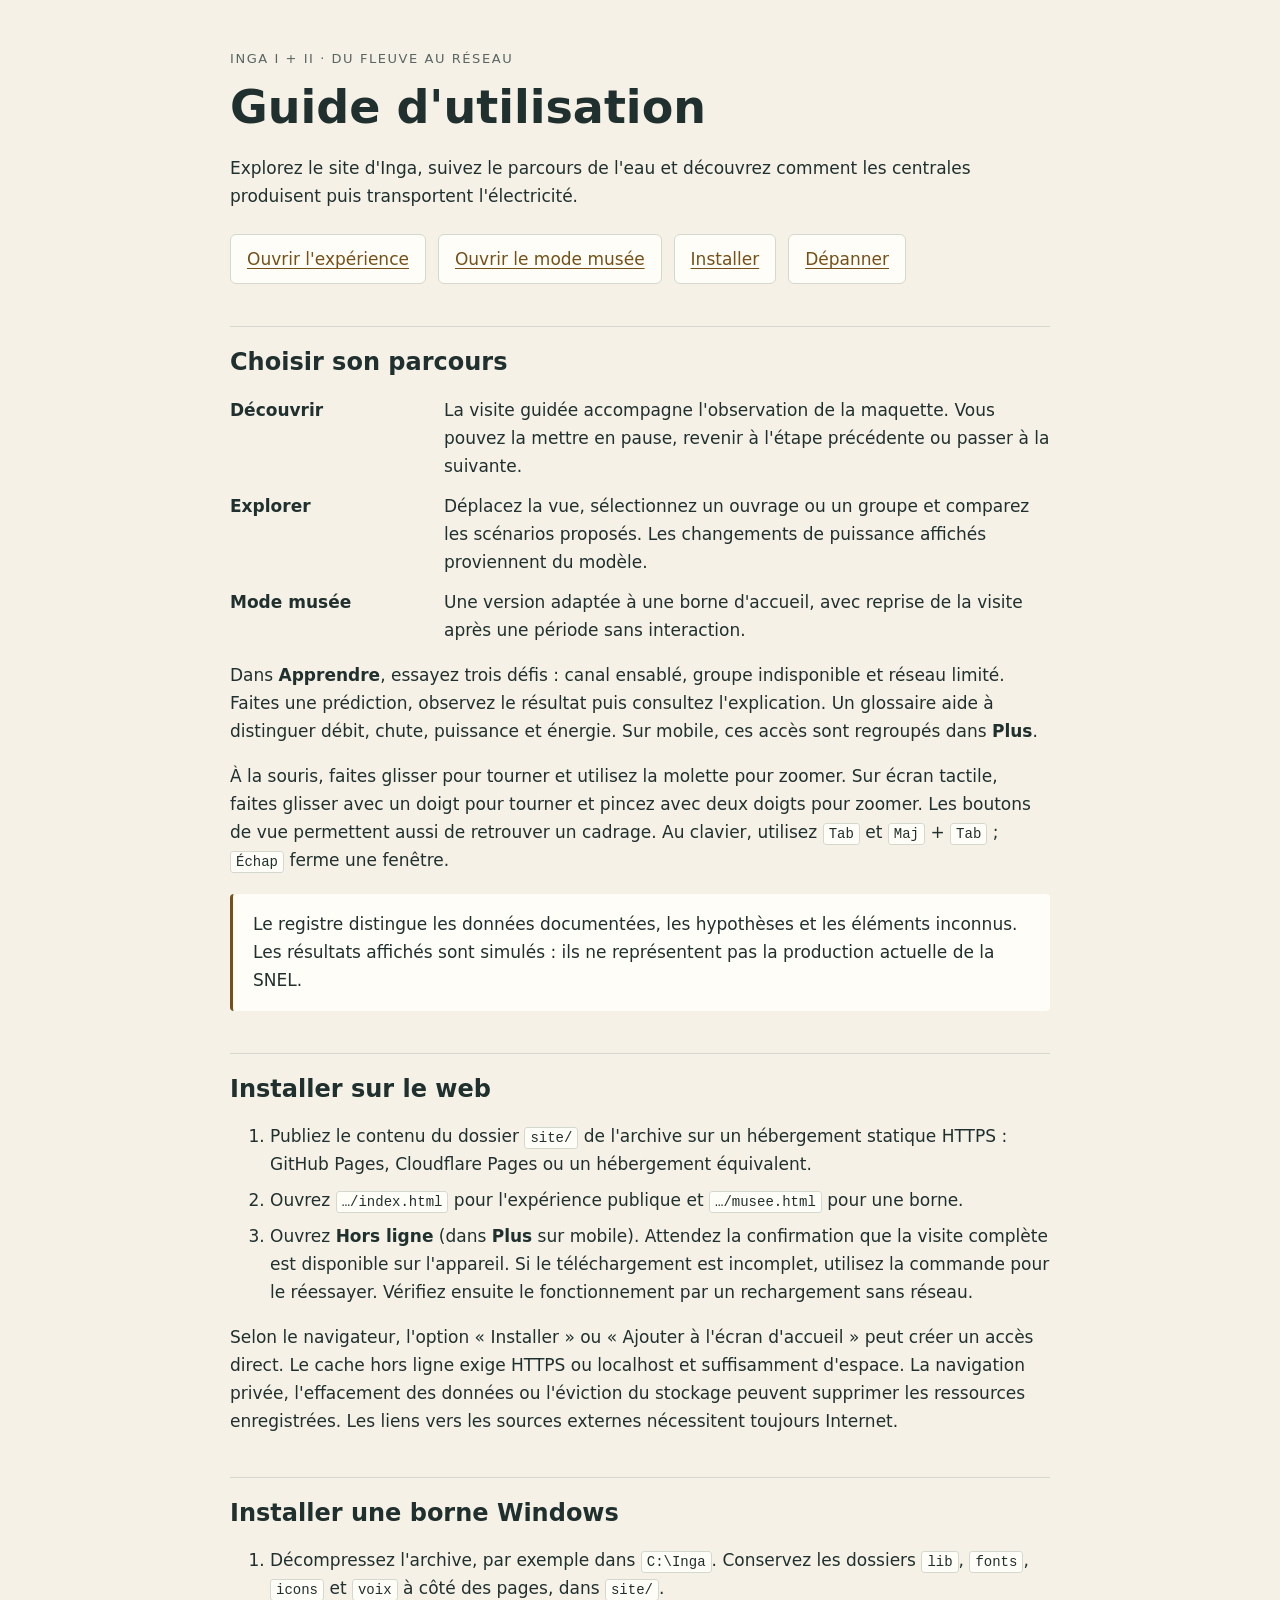
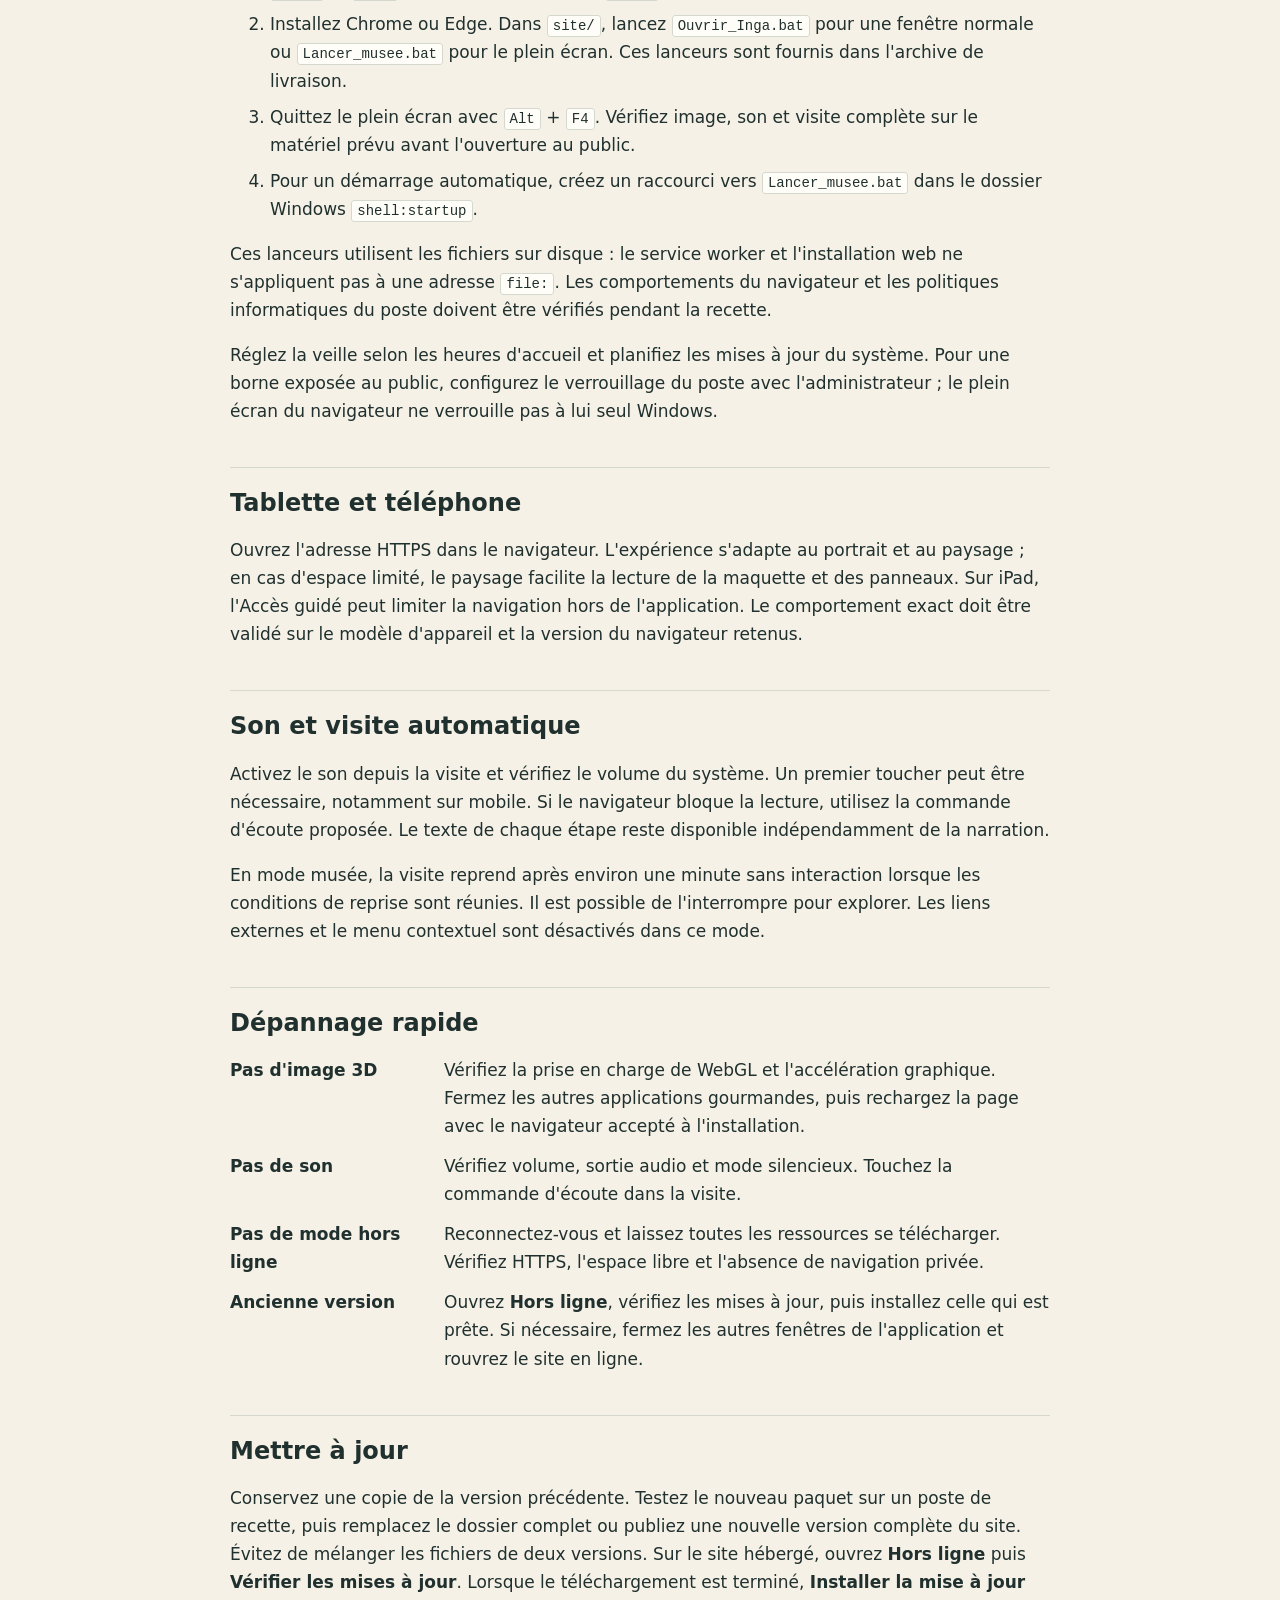
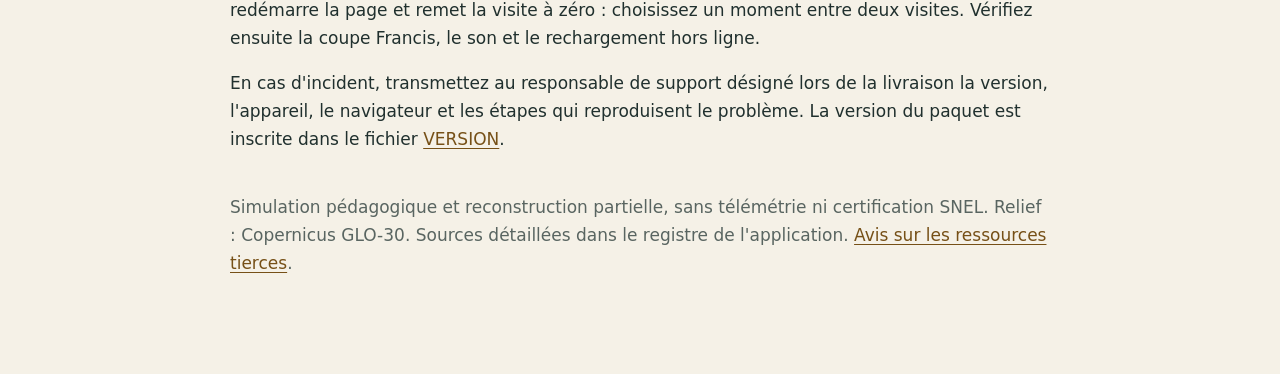
==== LISEZMOI.html @ 3656d804 "Release Inga Interactive 1.0 with guided learning and reliable kiosk delivery" ====
<!doctype html>
<html lang="fr"><head><meta charset="utf-8"><meta name="viewport" content="width=device-width,initial-scale=1">
<title>Inga Interactive · Guide d'utilisation</title>
<style>
:root{color-scheme:light dark;--bg:#f5f1e7;--ink:#20302e;--mut:#596561;--line:#d4d8ce;--acc:#765017;--card:#fffdf7}
@media(prefers-color-scheme:dark){:root{--bg:#111c1d;--ink:#eceadf;--mut:#afbcb6;--line:#354849;--acc:#edc77e;--card:#19282a}}
*{box-sizing:border-box}body{margin:0;background:var(--bg);color:var(--ink);font:17px/1.65 system-ui,-apple-system,"Segoe UI",sans-serif}main{max-width:860px;margin:auto;padding:48px 20px 80px}h1{font-size:clamp(30px,6vw,46px);line-height:1.15;margin:12px 0 20px}h2{font-size:24px;line-height:1.3;margin:42px 0 12px;padding-top:20px;border-top:1px solid var(--line)}a{color:var(--acc);text-underline-offset:.2em}a:focus-visible{outline:3px solid var(--acc);outline-offset:5px}.k{font-size:13px;letter-spacing:.12em;text-transform:uppercase;color:var(--mut)}.m,small{color:var(--mut)}nav{display:flex;flex-wrap:wrap;gap:12px;margin:24px 0}nav a{padding:10px 16px;border:1px solid var(--line);border-radius:6px;background:var(--card)}code,kbd{font:14px ui-monospace,Consolas,monospace;background:var(--card);border:1px solid var(--line);border-radius:3px;padding:2px 5px;overflow-wrap:anywhere}.box{background:var(--card);border-left:3px solid var(--acc);border-radius:4px;padding:16px 20px;margin:20px 0}li{margin:8px 0}dl{display:grid;grid-template-columns:minmax(120px,1fr) 3fr;gap:12px}dt{font-weight:650}dd{margin:0}@media(max-width:550px){dl{display:block}dt{margin-top:20px}dd{margin-top:4px}}
@media print{nav{display:none}body{font-size:11pt}main{padding:0}h2{break-after:avoid}.box{break-inside:avoid}}
</style></head><body><main>
<div class="k">Inga I + II · Du fleuve au réseau</div>
<h1>Guide d'utilisation</h1>
<p>Explorez le site d'Inga, suivez le parcours de l'eau et découvrez comment les centrales produisent puis transportent l'électricité.</p>
<nav aria-label="Accès à l'expérience"><a href="index.html">Ouvrir l'expérience</a><a href="musee.html">Ouvrir le mode musée</a><a href="#installation">Installer</a><a href="#depannage">Dépanner</a></nav>

<h2>Choisir son parcours</h2>
<dl><dt>Découvrir</dt><dd>La visite guidée accompagne l'observation de la maquette. Vous pouvez la mettre en pause, revenir à l'étape précédente ou passer à la suivante.</dd>
<dt>Explorer</dt><dd>Déplacez la vue, sélectionnez un ouvrage ou un groupe et comparez les scénarios proposés. Les changements de puissance affichés proviennent du modèle.</dd>
<dt>Mode musée</dt><dd>Une version adaptée à une borne d'accueil, avec reprise de la visite après une période sans interaction.</dd></dl>
<p>Dans <b>Apprendre</b>, essayez trois défis : canal ensablé, groupe indisponible et réseau limité. Faites une prédiction, observez le résultat puis consultez l'explication. Un glossaire aide à distinguer débit, chute, puissance et énergie. Sur mobile, ces accès sont regroupés dans <b>Plus</b>.</p>
<p>À la souris, faites glisser pour tourner et utilisez la molette pour zoomer. Sur écran tactile, faites glisser avec un doigt pour tourner et pincez avec deux doigts pour zoomer. Les boutons de vue permettent aussi de retrouver un cadrage. Au clavier, utilisez <kbd>Tab</kbd> et <kbd>Maj</kbd> + <kbd>Tab</kbd> ; <kbd>Échap</kbd> ferme une fenêtre.</p>
<div class="box">Le registre distingue les données documentées, les hypothèses et les éléments inconnus. Les résultats affichés sont simulés : ils ne représentent pas la production actuelle de la SNEL.</div>

<h2 id="installation">Installer sur le web</h2>
<ol><li>Publiez le contenu du dossier <code>site/</code> de l'archive sur un hébergement statique HTTPS : GitHub Pages, Cloudflare Pages ou un hébergement équivalent.</li><li>Ouvrez <code>…/index.html</code> pour l'expérience publique et <code>…/musee.html</code> pour une borne.</li><li>Ouvrez <b>Hors ligne</b> (dans <b>Plus</b> sur mobile). Attendez la confirmation que la visite complète est disponible sur l'appareil. Si le téléchargement est incomplet, utilisez la commande pour le réessayer. Vérifiez ensuite le fonctionnement par un rechargement sans réseau.</li></ol>
<p>Selon le navigateur, l'option « Installer » ou « Ajouter à l'écran d'accueil » peut créer un accès direct. Le cache hors ligne exige HTTPS ou localhost et suffisamment d'espace. La navigation privée, l'effacement des données ou l'éviction du stockage peuvent supprimer les ressources enregistrées. Les liens vers les sources externes nécessitent toujours Internet.</p>

<h2>Installer une borne Windows</h2>
<ol><li>Décompressez l'archive, par exemple dans <code>C:\Inga</code>. Conservez les dossiers <code>lib</code>, <code>fonts</code>, <code>icons</code> et <code>voix</code> à côté des pages, dans <code>site/</code>.</li><li>Installez Chrome ou Edge. Dans <code>site/</code>, lancez <code>Ouvrir_Inga.bat</code> pour une fenêtre normale ou <code>Lancer_musee.bat</code> pour le plein écran. Ces lanceurs sont fournis dans l'archive de livraison.</li><li>Quittez le plein écran avec <kbd>Alt</kbd> + <kbd>F4</kbd>. Vérifiez image, son et visite complète sur le matériel prévu avant l'ouverture au public.</li><li>Pour un démarrage automatique, créez un raccourci vers <code>Lancer_musee.bat</code> dans le dossier Windows <code>shell:startup</code>.</li></ol>
<p>Ces lanceurs utilisent les fichiers sur disque : le service worker et l'installation web ne s'appliquent pas à une adresse <code>file:</code>. Les comportements du navigateur et les politiques informatiques du poste doivent être vérifiés pendant la recette.</p>
<p>Réglez la veille selon les heures d'accueil et planifiez les mises à jour du système. Pour une borne exposée au public, configurez le verrouillage du poste avec l'administrateur ; le plein écran du navigateur ne verrouille pas à lui seul Windows.</p>

<h2>Tablette et téléphone</h2>
<p>Ouvrez l'adresse HTTPS dans le navigateur. L'expérience s'adapte au portrait et au paysage ; en cas d'espace limité, le paysage facilite la lecture de la maquette et des panneaux. Sur iPad, l'Accès guidé peut limiter la navigation hors de l'application. Le comportement exact doit être validé sur le modèle d'appareil et la version du navigateur retenus.</p>

<h2>Son et visite automatique</h2>
<p>Activez le son depuis la visite et vérifiez le volume du système. Un premier toucher peut être nécessaire, notamment sur mobile. Si le navigateur bloque la lecture, utilisez la commande d'écoute proposée. Le texte de chaque étape reste disponible indépendamment de la narration.</p>
<p>En mode musée, la visite reprend après environ une minute sans interaction lorsque les conditions de reprise sont réunies. Il est possible de l'interrompre pour explorer. Les liens externes et le menu contextuel sont désactivés dans ce mode.</p>

<h2 id="depannage">Dépannage rapide</h2>
<dl><dt>Pas d'image 3D</dt><dd>Vérifiez la prise en charge de WebGL et l'accélération graphique. Fermez les autres applications gourmandes, puis rechargez la page avec le navigateur accepté à l'installation.</dd>
<dt>Pas de son</dt><dd>Vérifiez volume, sortie audio et mode silencieux. Touchez la commande d'écoute dans la visite.</dd>
<dt>Pas de mode hors ligne</dt><dd>Reconnectez-vous et laissez toutes les ressources se télécharger. Vérifiez HTTPS, l'espace libre et l'absence de navigation privée.</dd>
<dt>Ancienne version</dt><dd>Ouvrez <b>Hors ligne</b>, vérifiez les mises à jour, puis installez celle qui est prête. Si nécessaire, fermez les autres fenêtres de l'application et rouvrez le site en ligne.</dd></dl>

<h2>Mettre à jour</h2>
<p>Conservez une copie de la version précédente. Testez le nouveau paquet sur un poste de recette, puis remplacez le dossier complet ou publiez une nouvelle version complète du site. Évitez de mélanger les fichiers de deux versions. Sur le site hébergé, ouvrez <b>Hors ligne</b> puis <b>Vérifier les mises à jour</b>. Lorsque le téléchargement est terminé, <b>Installer la mise à jour</b> redémarre la page et remet la visite à zéro : choisissez un moment entre deux visites. Vérifiez ensuite la coupe Francis, le son et le rechargement hors ligne.</p>
<p>En cas d'incident, transmettez au responsable de support désigné lors de la livraison la version, l'appareil, le navigateur et les étapes qui reproduisent le problème. La version du paquet est inscrite dans le fichier <a href="VERSION">VERSION</a>.</p>

<p class="m" style="margin-top:40px">Simulation pédagogique et reconstruction partielle, sans télémétrie ni certification SNEL. Relief : Copernicus GLO-30. Sources détaillées dans le registre de l'application. <a href="THIRD_PARTY_NOTICES.md">Avis sur les ressources tierces</a>.</p>
</main></body></html>
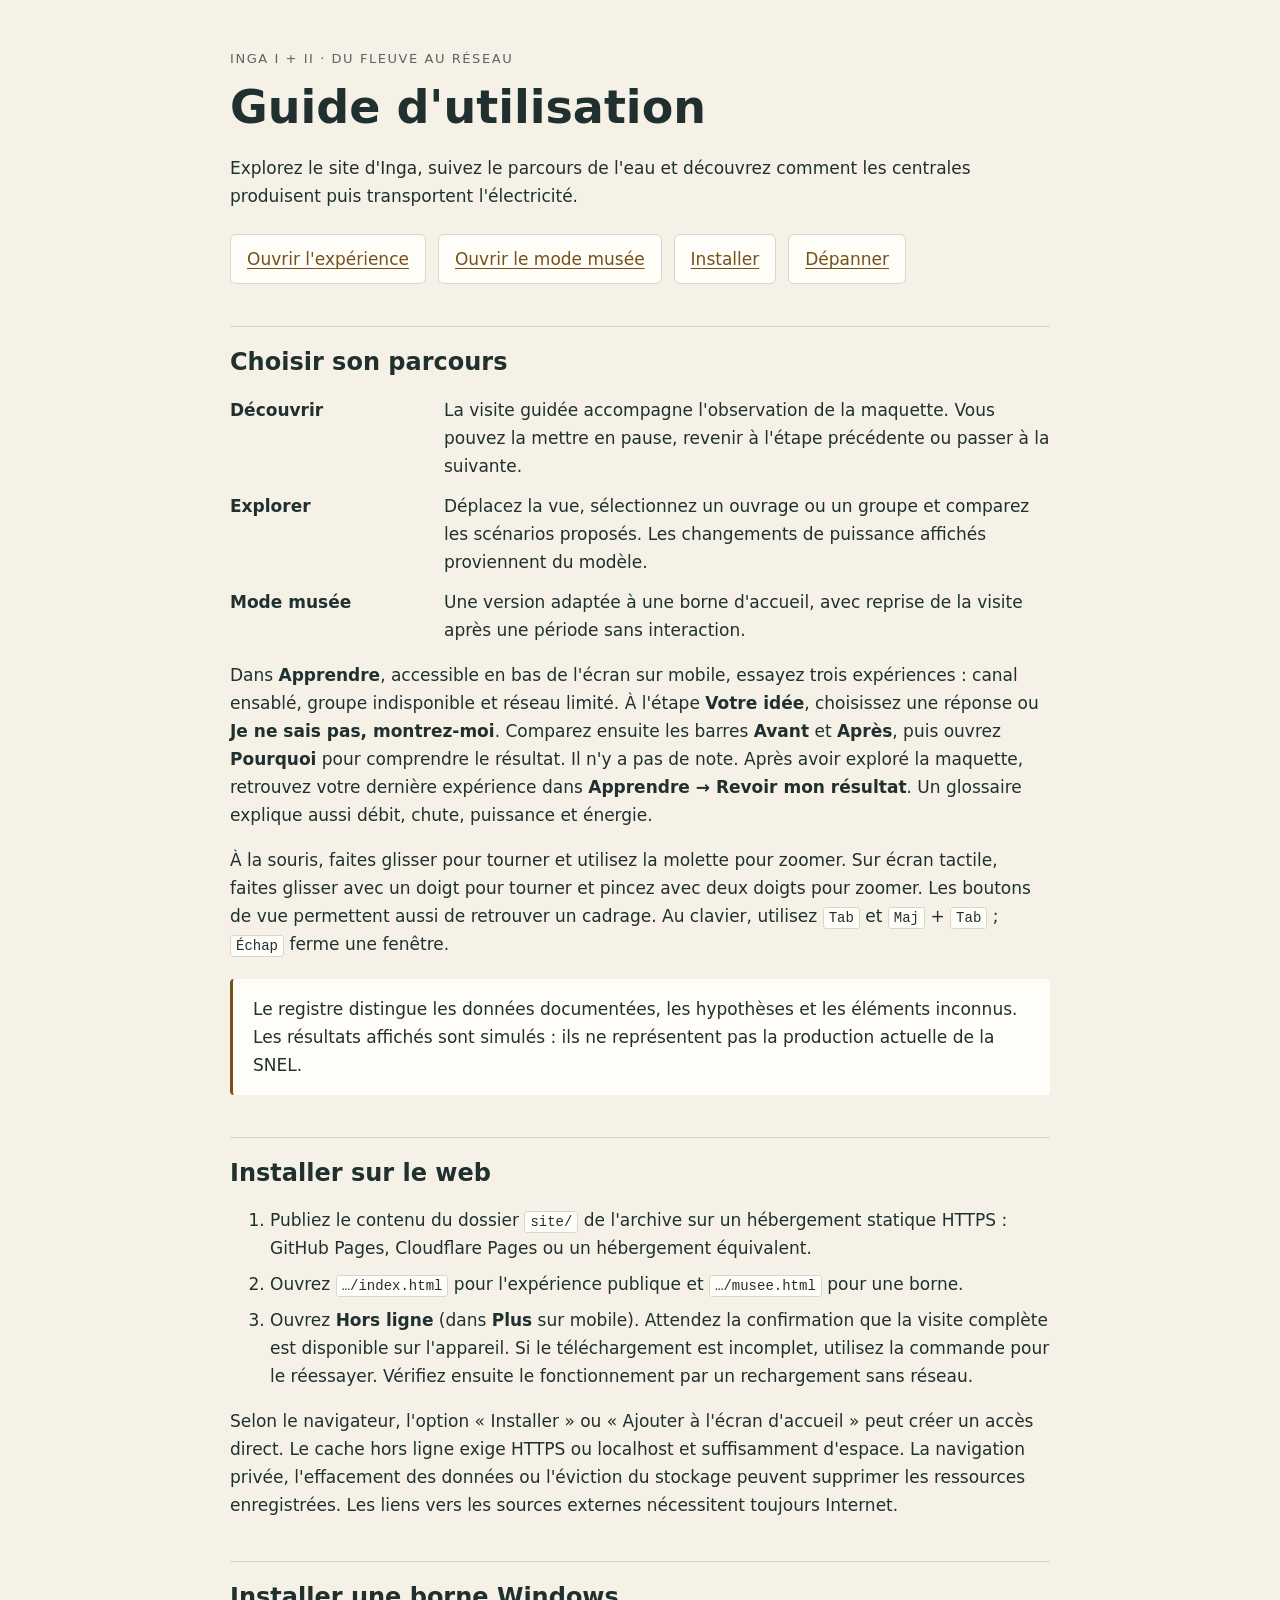
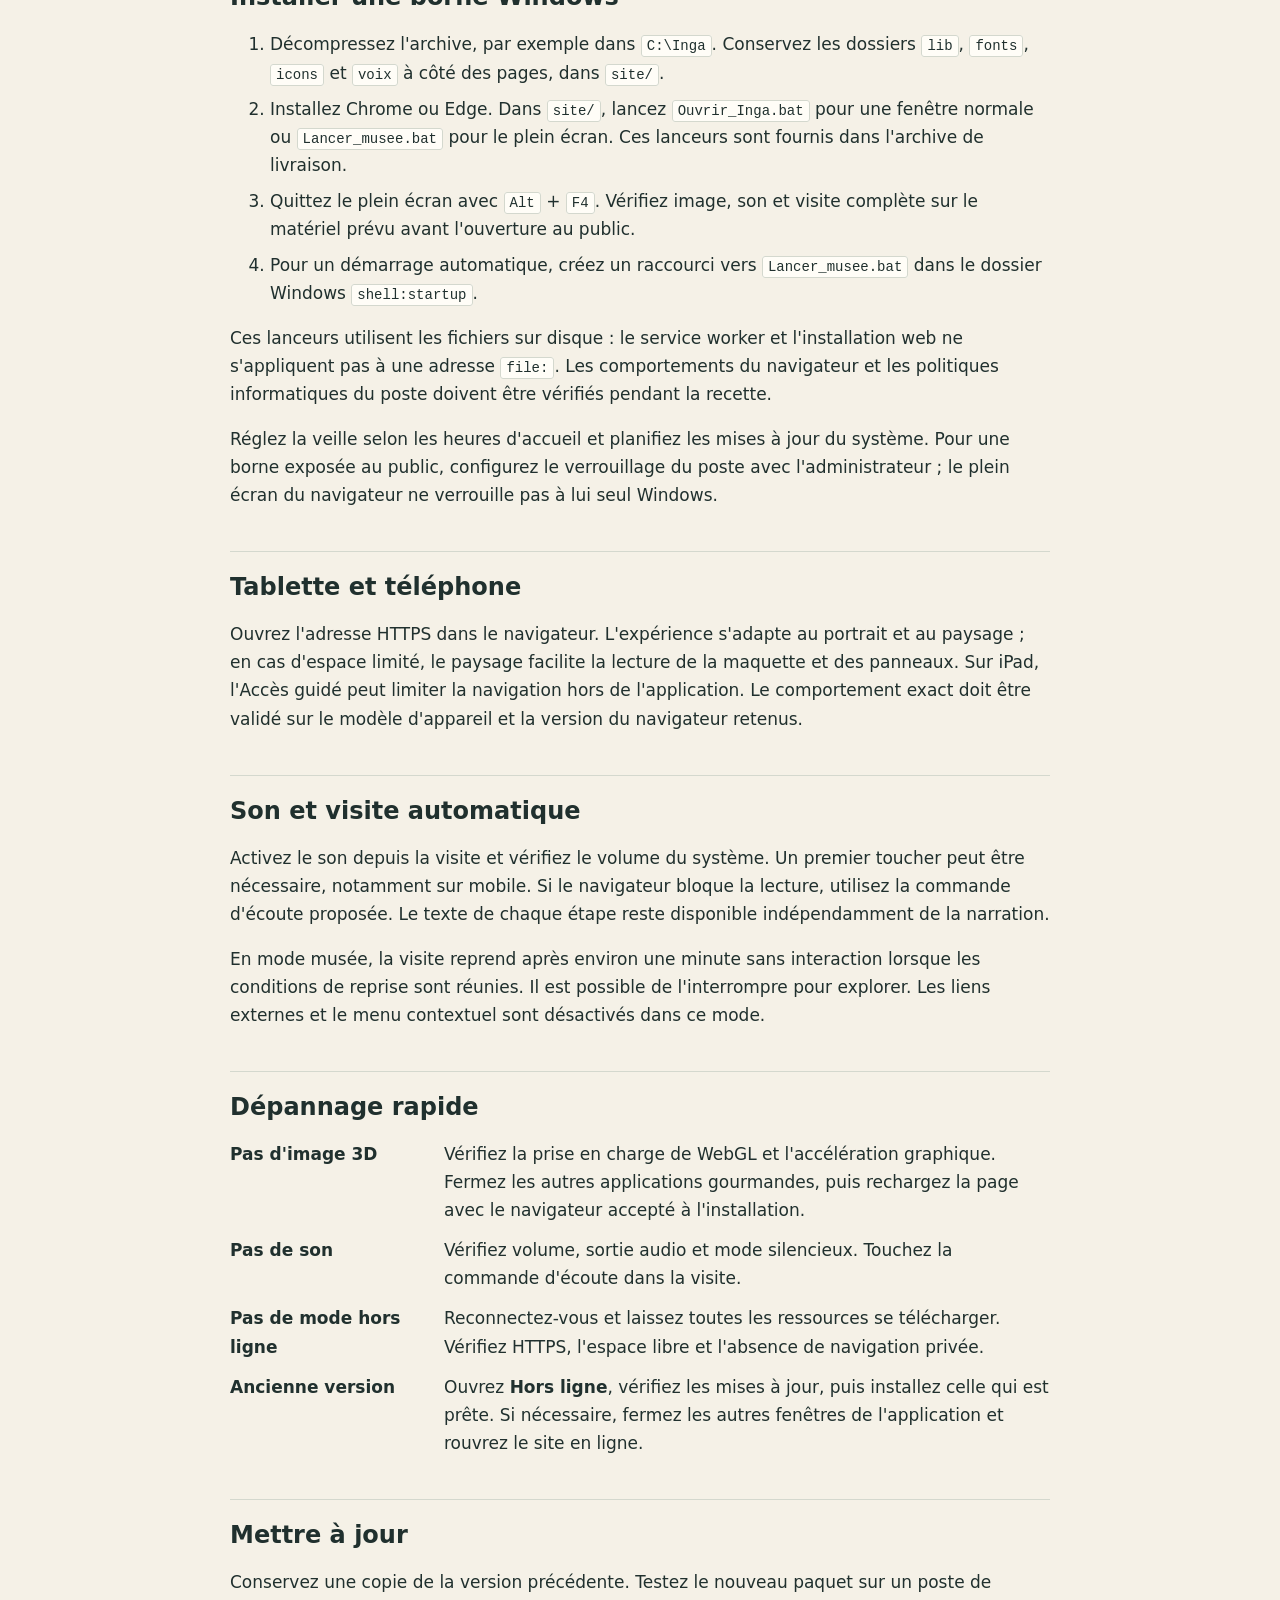
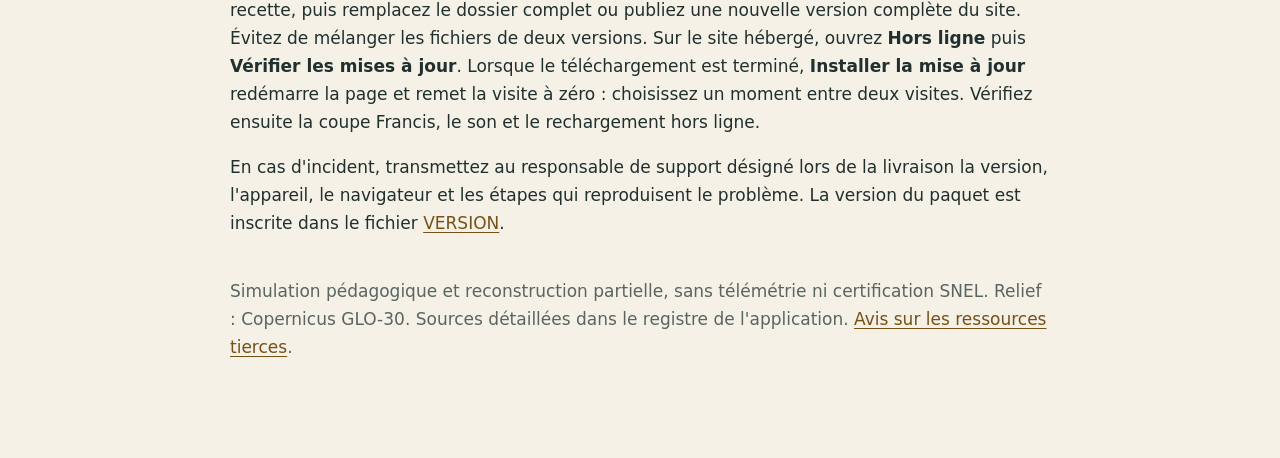
==== commit 0e1a50e3: "Make learning experiments clear with optional predictions and guided results" ====
--- a/LISEZMOI.html
+++ b/LISEZMOI.html
@@ -16,7 +16,7 @@
 <dl><dt>Découvrir</dt><dd>La visite guidée accompagne l'observation de la maquette. Vous pouvez la mettre en pause, revenir à l'étape précédente ou passer à la suivante.</dd>
 <dt>Explorer</dt><dd>Déplacez la vue, sélectionnez un ouvrage ou un groupe et comparez les scénarios proposés. Les changements de puissance affichés proviennent du modèle.</dd>
 <dt>Mode musée</dt><dd>Une version adaptée à une borne d'accueil, avec reprise de la visite après une période sans interaction.</dd></dl>
-<p>Dans <b>Apprendre</b>, essayez trois défis : canal ensablé, groupe indisponible et réseau limité. Faites une prédiction, observez le résultat puis consultez l'explication. Un glossaire aide à distinguer débit, chute, puissance et énergie. Sur mobile, ces accès sont regroupés dans <b>Plus</b>.</p>
+<p>Dans <b>Apprendre</b>, accessible en bas de l'écran sur mobile, essayez trois expériences : canal ensablé, groupe indisponible et réseau limité. À l'étape <b>Votre idée</b>, choisissez une réponse ou <b>Je ne sais pas, montrez-moi</b>. Comparez ensuite les barres <b>Avant</b> et <b>Après</b>, puis ouvrez <b>Pourquoi</b> pour comprendre le résultat. Il n'y a pas de note. Après avoir exploré la maquette, retrouvez votre dernière expérience dans <b>Apprendre → Revoir mon résultat</b>. Un glossaire explique aussi débit, chute, puissance et énergie.</p>
 <p>À la souris, faites glisser pour tourner et utilisez la molette pour zoomer. Sur écran tactile, faites glisser avec un doigt pour tourner et pincez avec deux doigts pour zoomer. Les boutons de vue permettent aussi de retrouver un cadrage. Au clavier, utilisez <kbd>Tab</kbd> et <kbd>Maj</kbd> + <kbd>Tab</kbd> ; <kbd>Échap</kbd> ferme une fenêtre.</p>
 <div class="box">Le registre distingue les données documentées, les hypothèses et les éléments inconnus. Les résultats affichés sont simulés : ils ne représentent pas la production actuelle de la SNEL.</div>
 
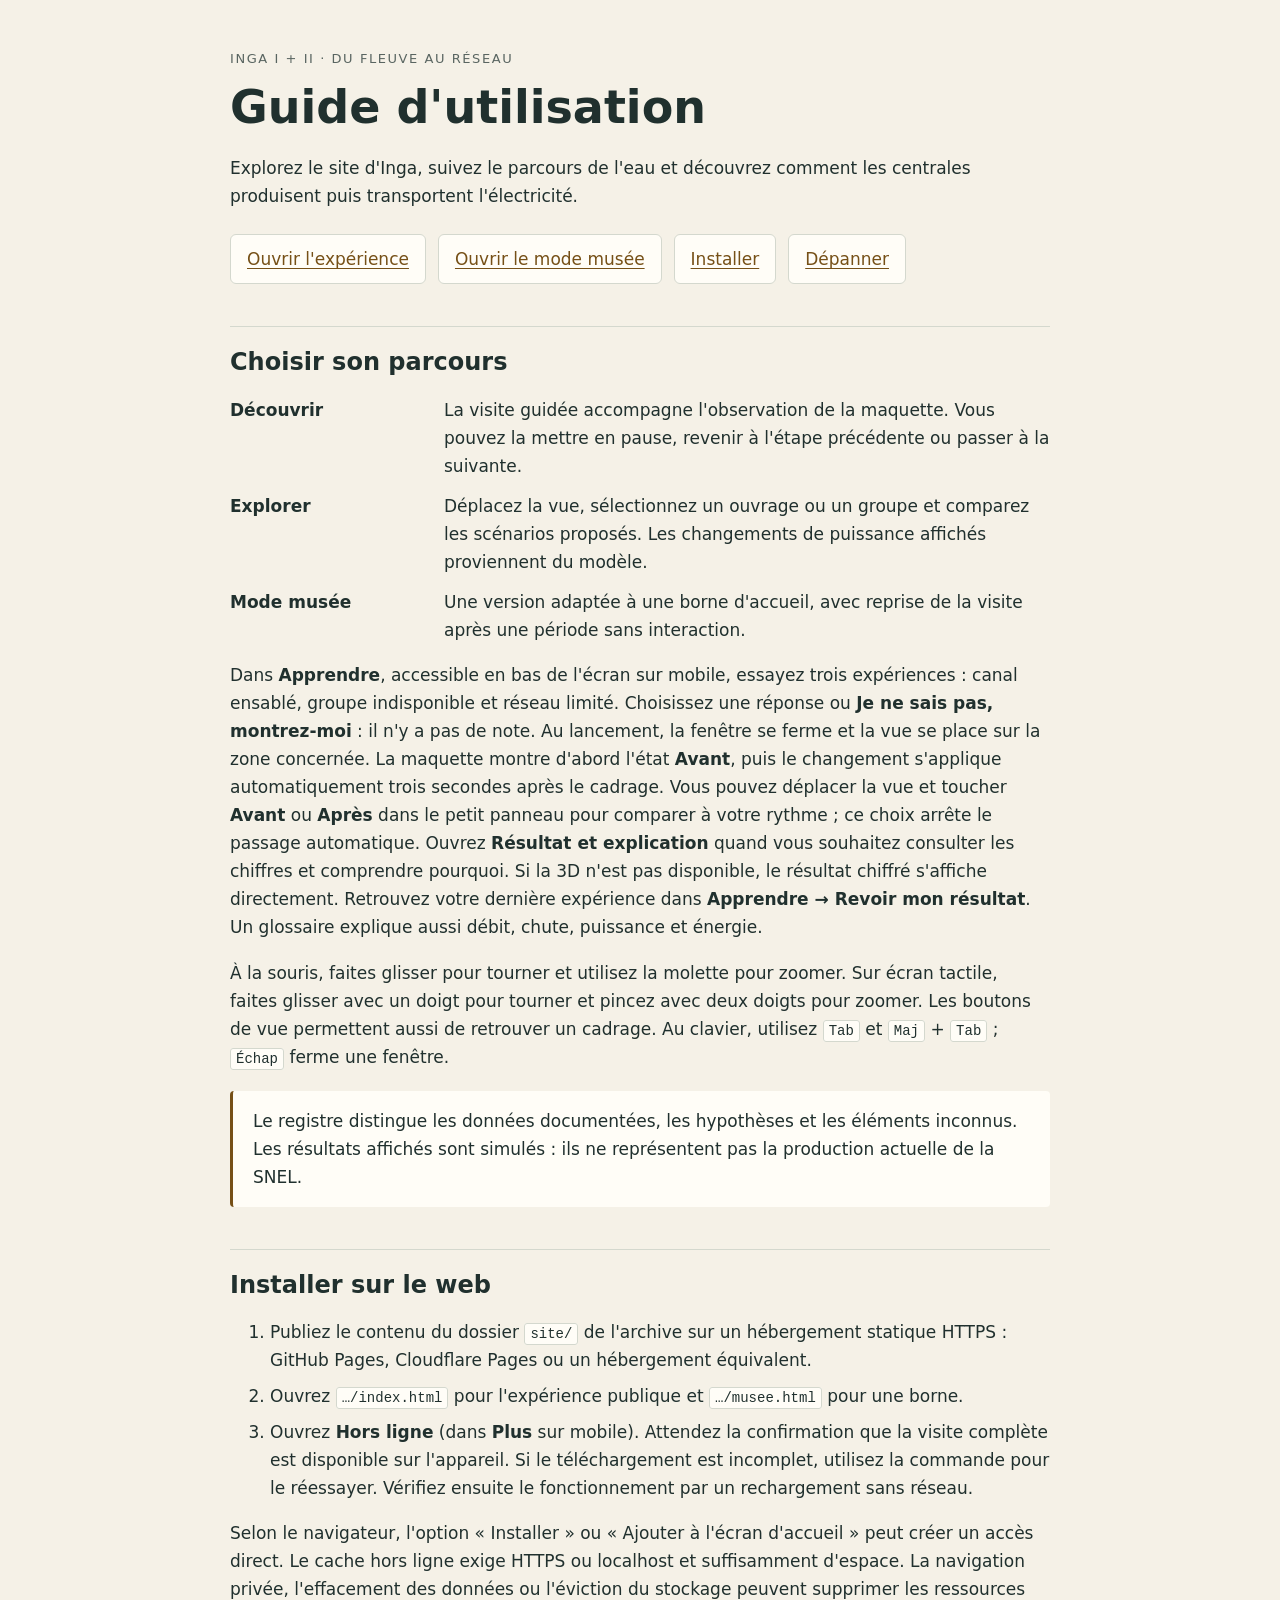
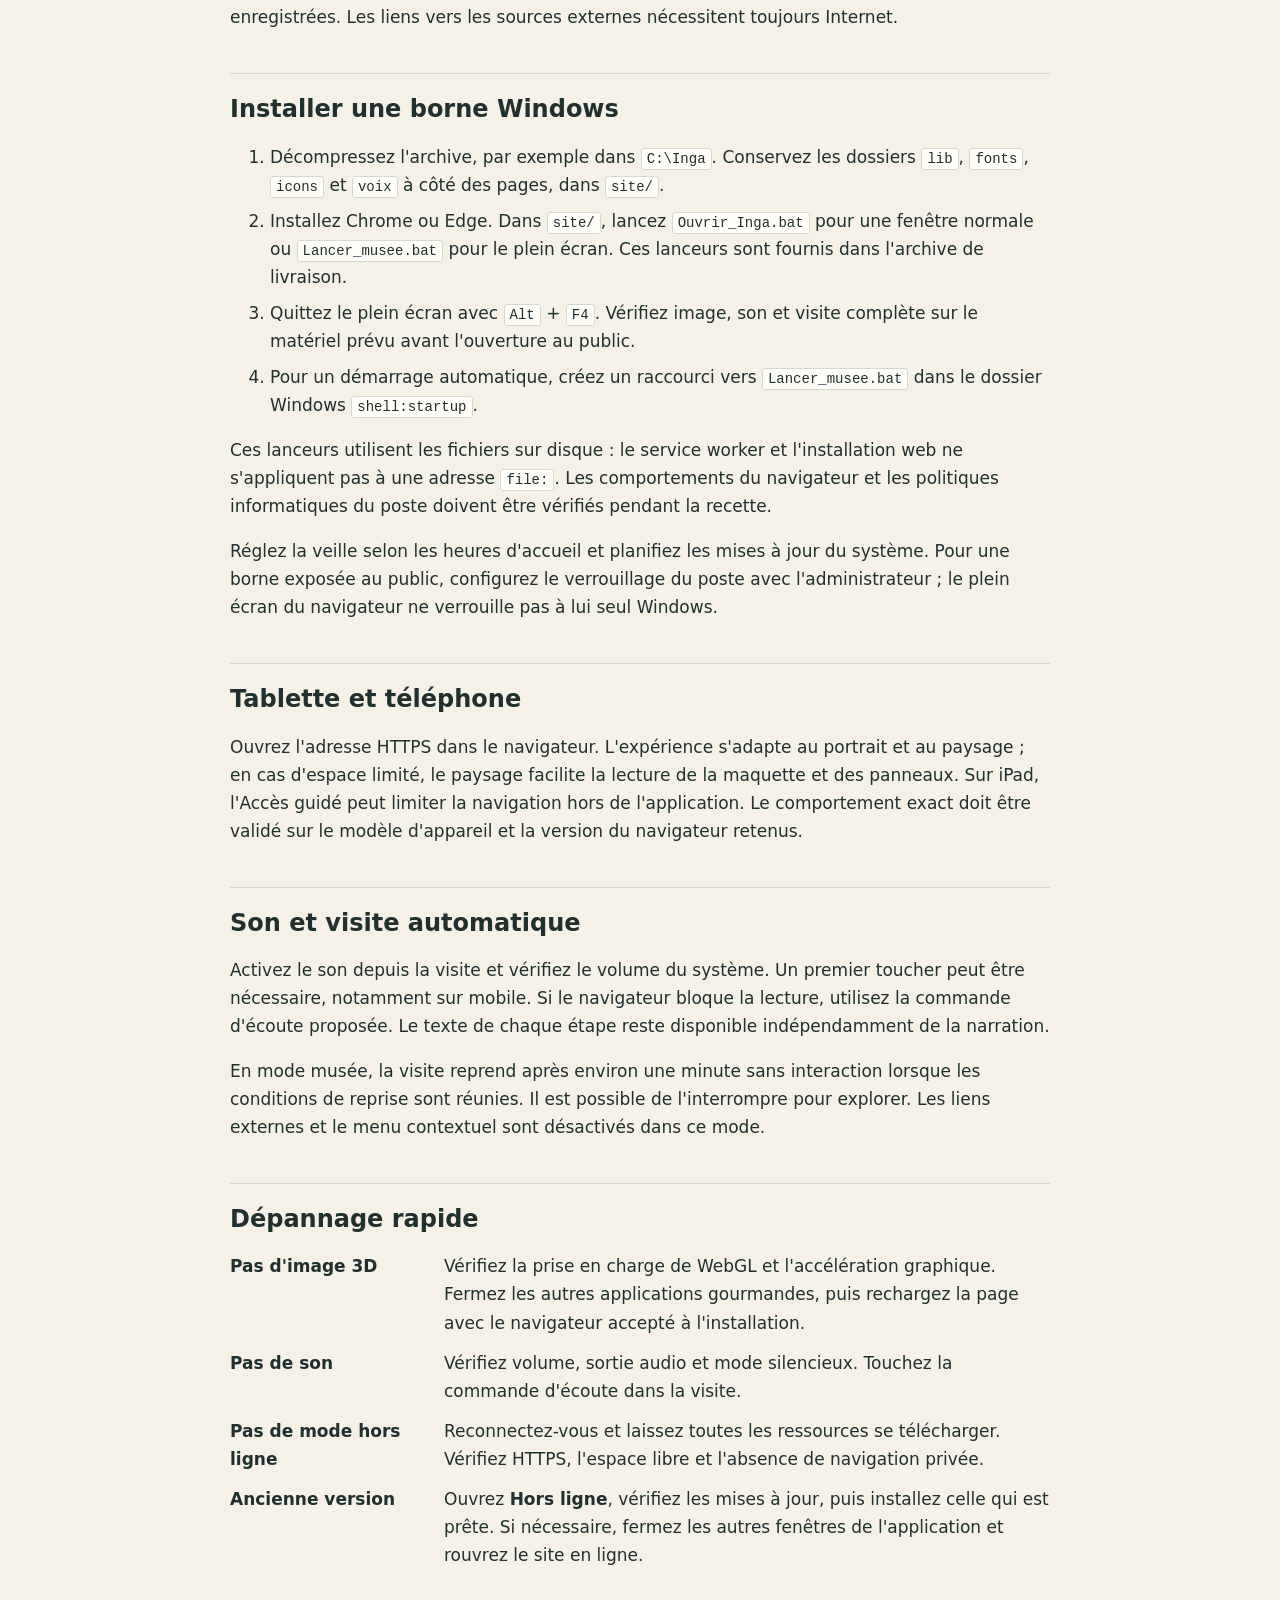
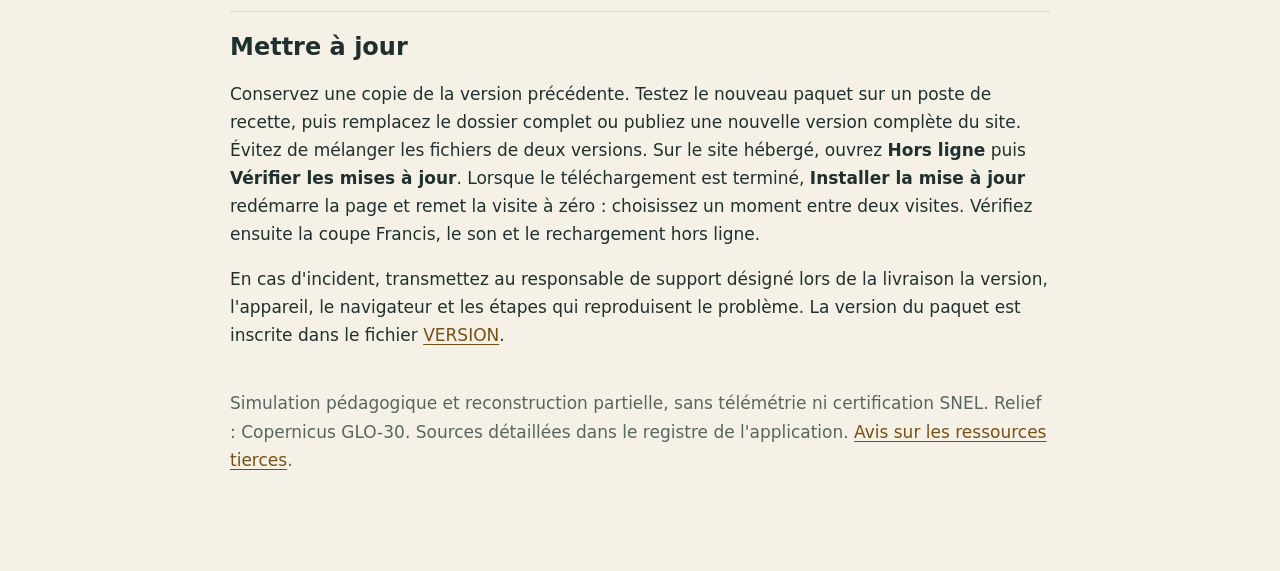
==== commit 16b41b1f: "Show learning experiments directly on the interactive model" ====
--- a/LISEZMOI.html
+++ b/LISEZMOI.html
@@ -16,7 +16,7 @@
 <dl><dt>Découvrir</dt><dd>La visite guidée accompagne l'observation de la maquette. Vous pouvez la mettre en pause, revenir à l'étape précédente ou passer à la suivante.</dd>
 <dt>Explorer</dt><dd>Déplacez la vue, sélectionnez un ouvrage ou un groupe et comparez les scénarios proposés. Les changements de puissance affichés proviennent du modèle.</dd>
 <dt>Mode musée</dt><dd>Une version adaptée à une borne d'accueil, avec reprise de la visite après une période sans interaction.</dd></dl>
-<p>Dans <b>Apprendre</b>, accessible en bas de l'écran sur mobile, essayez trois expériences : canal ensablé, groupe indisponible et réseau limité. À l'étape <b>Votre idée</b>, choisissez une réponse ou <b>Je ne sais pas, montrez-moi</b>. Comparez ensuite les barres <b>Avant</b> et <b>Après</b>, puis ouvrez <b>Pourquoi</b> pour comprendre le résultat. Il n'y a pas de note. Après avoir exploré la maquette, retrouvez votre dernière expérience dans <b>Apprendre → Revoir mon résultat</b>. Un glossaire explique aussi débit, chute, puissance et énergie.</p>
+<p>Dans <b>Apprendre</b>, accessible en bas de l'écran sur mobile, essayez trois expériences : canal ensablé, groupe indisponible et réseau limité. Choisissez une réponse ou <b>Je ne sais pas, montrez-moi</b> : il n'y a pas de note. Au lancement, la fenêtre se ferme et la vue se place sur la zone concernée. La maquette montre d'abord l'état <b>Avant</b>, puis le changement s'applique automatiquement trois secondes après le cadrage. Vous pouvez déplacer la vue et toucher <b>Avant</b> ou <b>Après</b> dans le petit panneau pour comparer à votre rythme ; ce choix arrête le passage automatique. Ouvrez <b>Résultat et explication</b> quand vous souhaitez consulter les chiffres et comprendre pourquoi. Si la 3D n'est pas disponible, le résultat chiffré s'affiche directement. Retrouvez votre dernière expérience dans <b>Apprendre → Revoir mon résultat</b>. Un glossaire explique aussi débit, chute, puissance et énergie.</p>
 <p>À la souris, faites glisser pour tourner et utilisez la molette pour zoomer. Sur écran tactile, faites glisser avec un doigt pour tourner et pincez avec deux doigts pour zoomer. Les boutons de vue permettent aussi de retrouver un cadrage. Au clavier, utilisez <kbd>Tab</kbd> et <kbd>Maj</kbd> + <kbd>Tab</kbd> ; <kbd>Échap</kbd> ferme une fenêtre.</p>
 <div class="box">Le registre distingue les données documentées, les hypothèses et les éléments inconnus. Les résultats affichés sont simulés : ils ne représentent pas la production actuelle de la SNEL.</div>
 
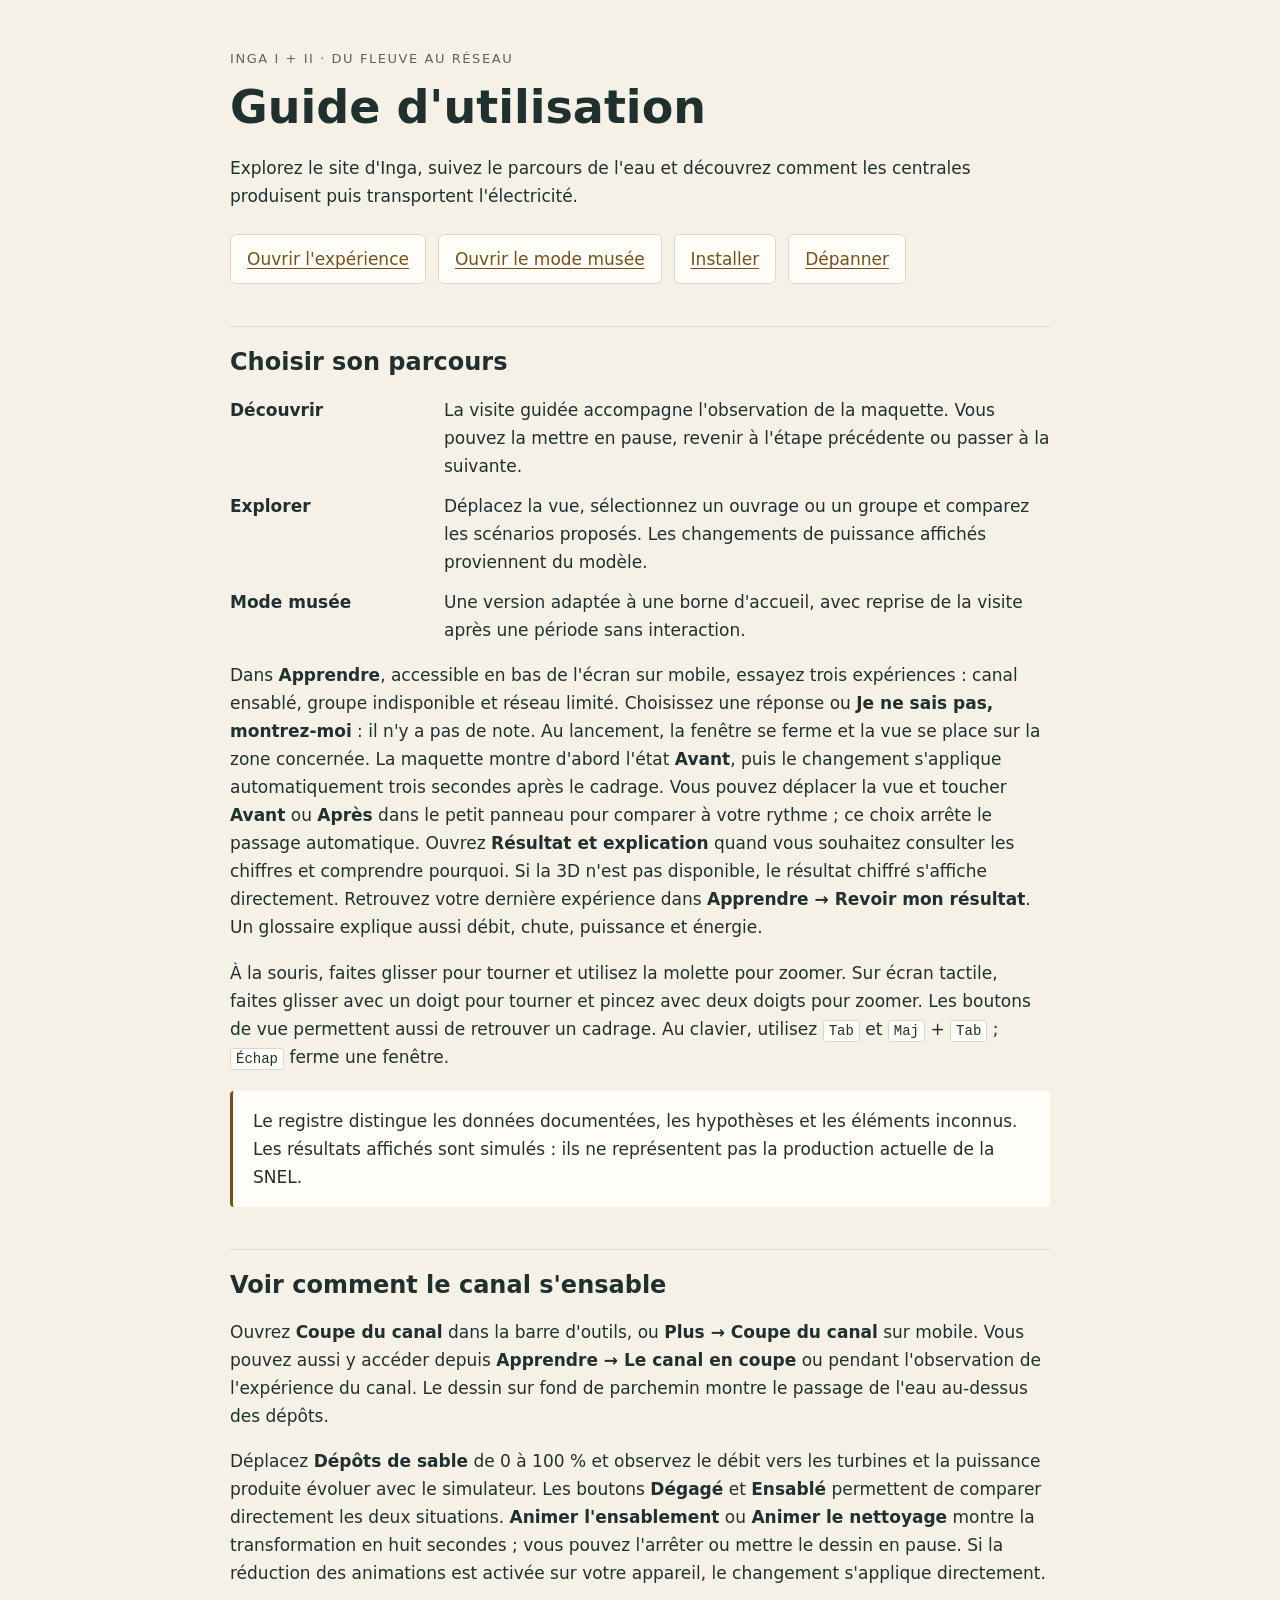
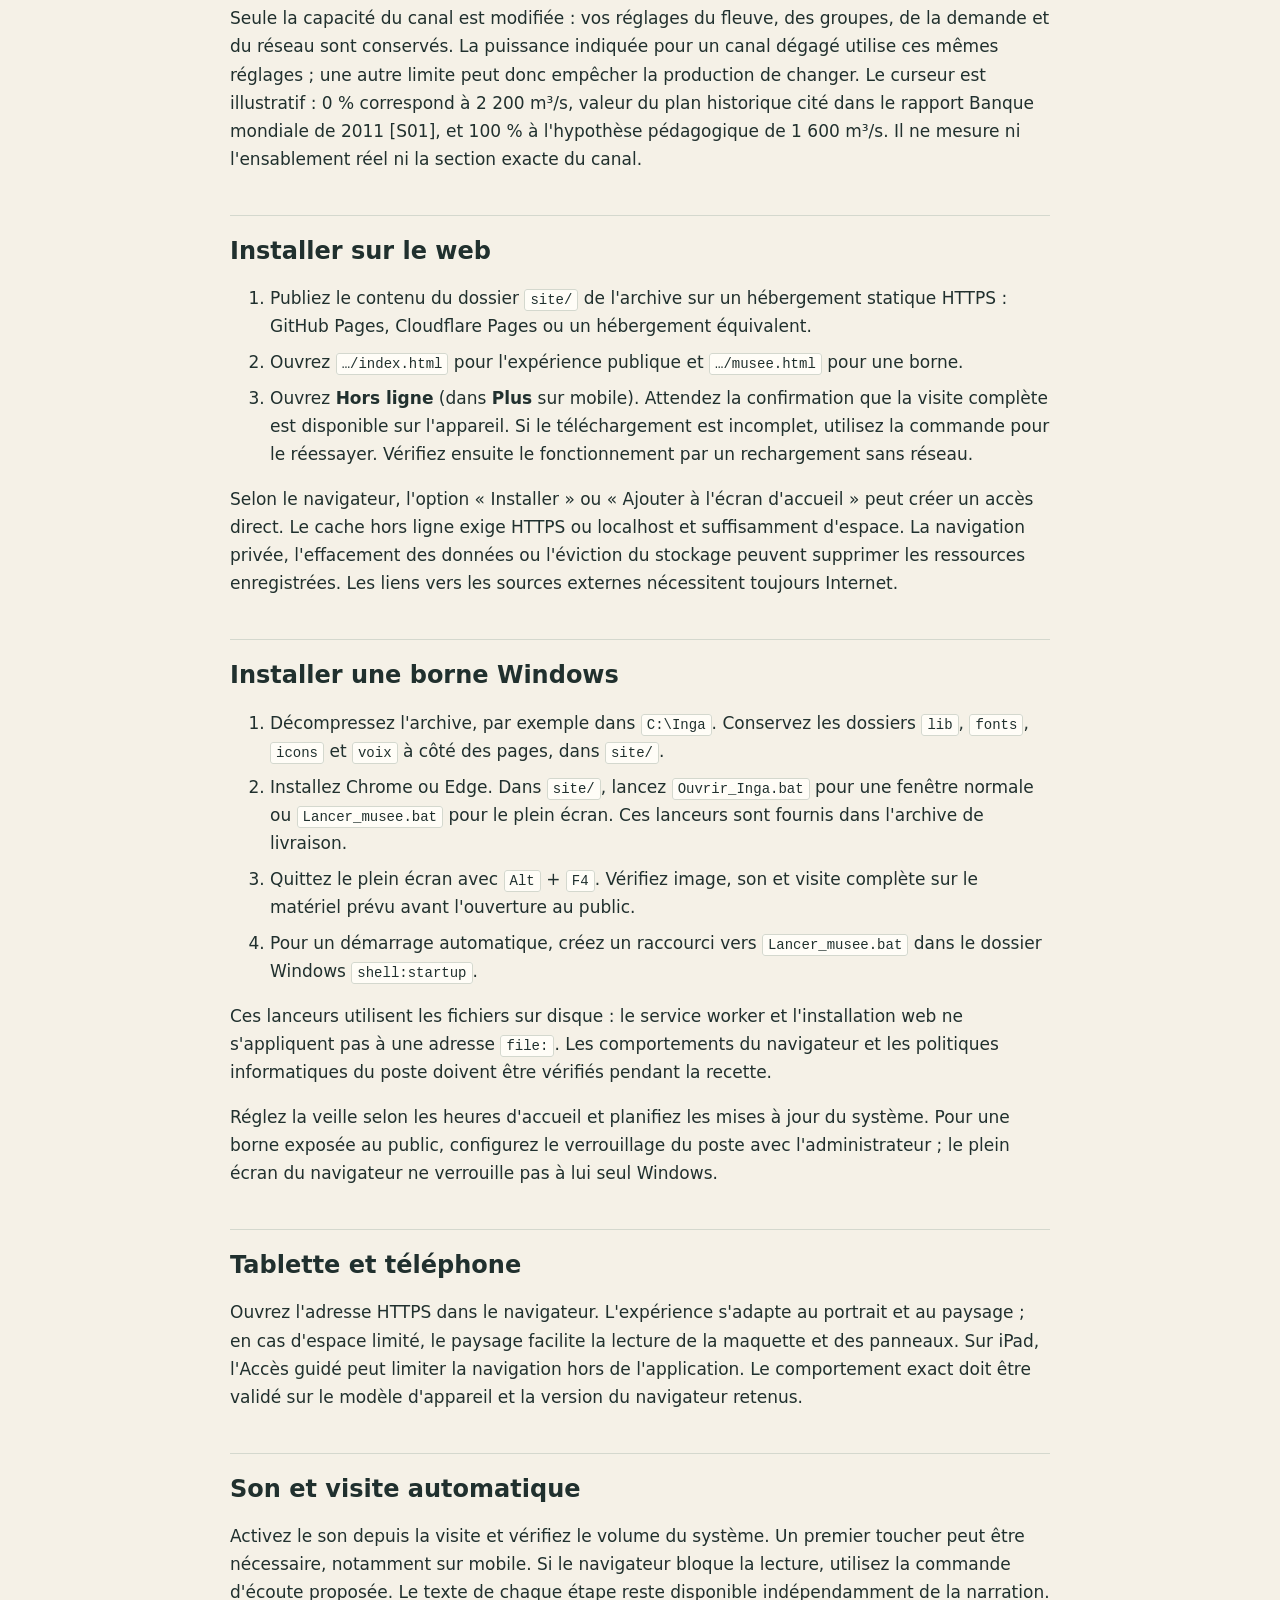
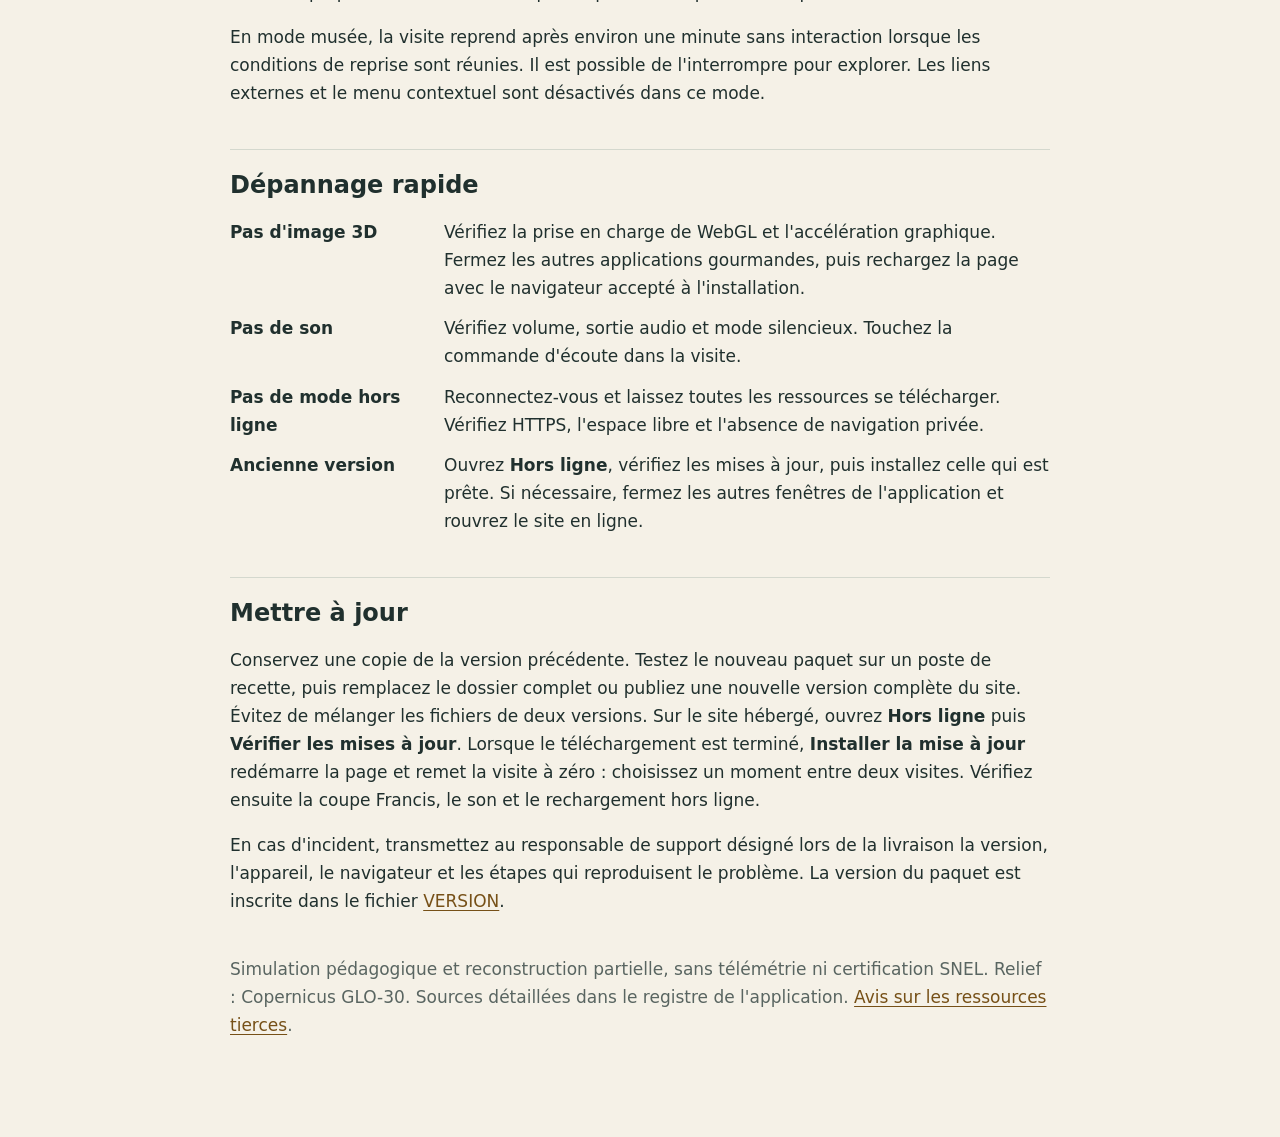
==== commit 68c6cde2: "Add an animated canal cutaway linked to the simulation" ====
--- a/LISEZMOI.html
+++ b/LISEZMOI.html
@@ -19,6 +19,11 @@
 <p>Dans <b>Apprendre</b>, accessible en bas de l'écran sur mobile, essayez trois expériences : canal ensablé, groupe indisponible et réseau limité. Choisissez une réponse ou <b>Je ne sais pas, montrez-moi</b> : il n'y a pas de note. Au lancement, la fenêtre se ferme et la vue se place sur la zone concernée. La maquette montre d'abord l'état <b>Avant</b>, puis le changement s'applique automatiquement trois secondes après le cadrage. Vous pouvez déplacer la vue et toucher <b>Avant</b> ou <b>Après</b> dans le petit panneau pour comparer à votre rythme ; ce choix arrête le passage automatique. Ouvrez <b>Résultat et explication</b> quand vous souhaitez consulter les chiffres et comprendre pourquoi. Si la 3D n'est pas disponible, le résultat chiffré s'affiche directement. Retrouvez votre dernière expérience dans <b>Apprendre → Revoir mon résultat</b>. Un glossaire explique aussi débit, chute, puissance et énergie.</p>
 <p>À la souris, faites glisser pour tourner et utilisez la molette pour zoomer. Sur écran tactile, faites glisser avec un doigt pour tourner et pincez avec deux doigts pour zoomer. Les boutons de vue permettent aussi de retrouver un cadrage. Au clavier, utilisez <kbd>Tab</kbd> et <kbd>Maj</kbd> + <kbd>Tab</kbd> ; <kbd>Échap</kbd> ferme une fenêtre.</p>
 <div class="box">Le registre distingue les données documentées, les hypothèses et les éléments inconnus. Les résultats affichés sont simulés : ils ne représentent pas la production actuelle de la SNEL.</div>
+
+<h2>Voir comment le canal s'ensable</h2>
+<p>Ouvrez <b>Coupe du canal</b> dans la barre d'outils, ou <b>Plus → Coupe du canal</b> sur mobile. Vous pouvez aussi y accéder depuis <b>Apprendre → Le canal en coupe</b> ou pendant l'observation de l'expérience du canal. Le dessin sur fond de parchemin montre le passage de l'eau au-dessus des dépôts.</p>
+<p>Déplacez <b>Dépôts de sable</b> de 0 à 100 % et observez le débit vers les turbines et la puissance produite évoluer avec le simulateur. Les boutons <b>Dégagé</b> et <b>Ensablé</b> permettent de comparer directement les deux situations. <b>Animer l'ensablement</b> ou <b>Animer le nettoyage</b> montre la transformation en huit secondes ; vous pouvez l'arrêter ou mettre le dessin en pause. Si la réduction des animations est activée sur votre appareil, le changement s'applique directement.</p>
+<p>Seule la capacité du canal est modifiée : vos réglages du fleuve, des groupes, de la demande et du réseau sont conservés. La puissance indiquée pour un canal dégagé utilise ces mêmes réglages ; une autre limite peut donc empêcher la production de changer. Le curseur est illustratif : 0 % correspond à 2 200 m³/s, valeur du plan historique cité dans le rapport Banque mondiale de 2011 [S01], et 100 % à l'hypothèse pédagogique de 1 600 m³/s. Il ne mesure ni l'ensablement réel ni la section exacte du canal.</p>
 
 <h2 id="installation">Installer sur le web</h2>
 <ol><li>Publiez le contenu du dossier <code>site/</code> de l'archive sur un hébergement statique HTTPS : GitHub Pages, Cloudflare Pages ou un hébergement équivalent.</li><li>Ouvrez <code>…/index.html</code> pour l'expérience publique et <code>…/musee.html</code> pour une borne.</li><li>Ouvrez <b>Hors ligne</b> (dans <b>Plus</b> sur mobile). Attendez la confirmation que la visite complète est disponible sur l'appareil. Si le téléchargement est incomplet, utilisez la commande pour le réessayer. Vérifiez ensuite le fonctionnement par un rechargement sans réseau.</li></ol>
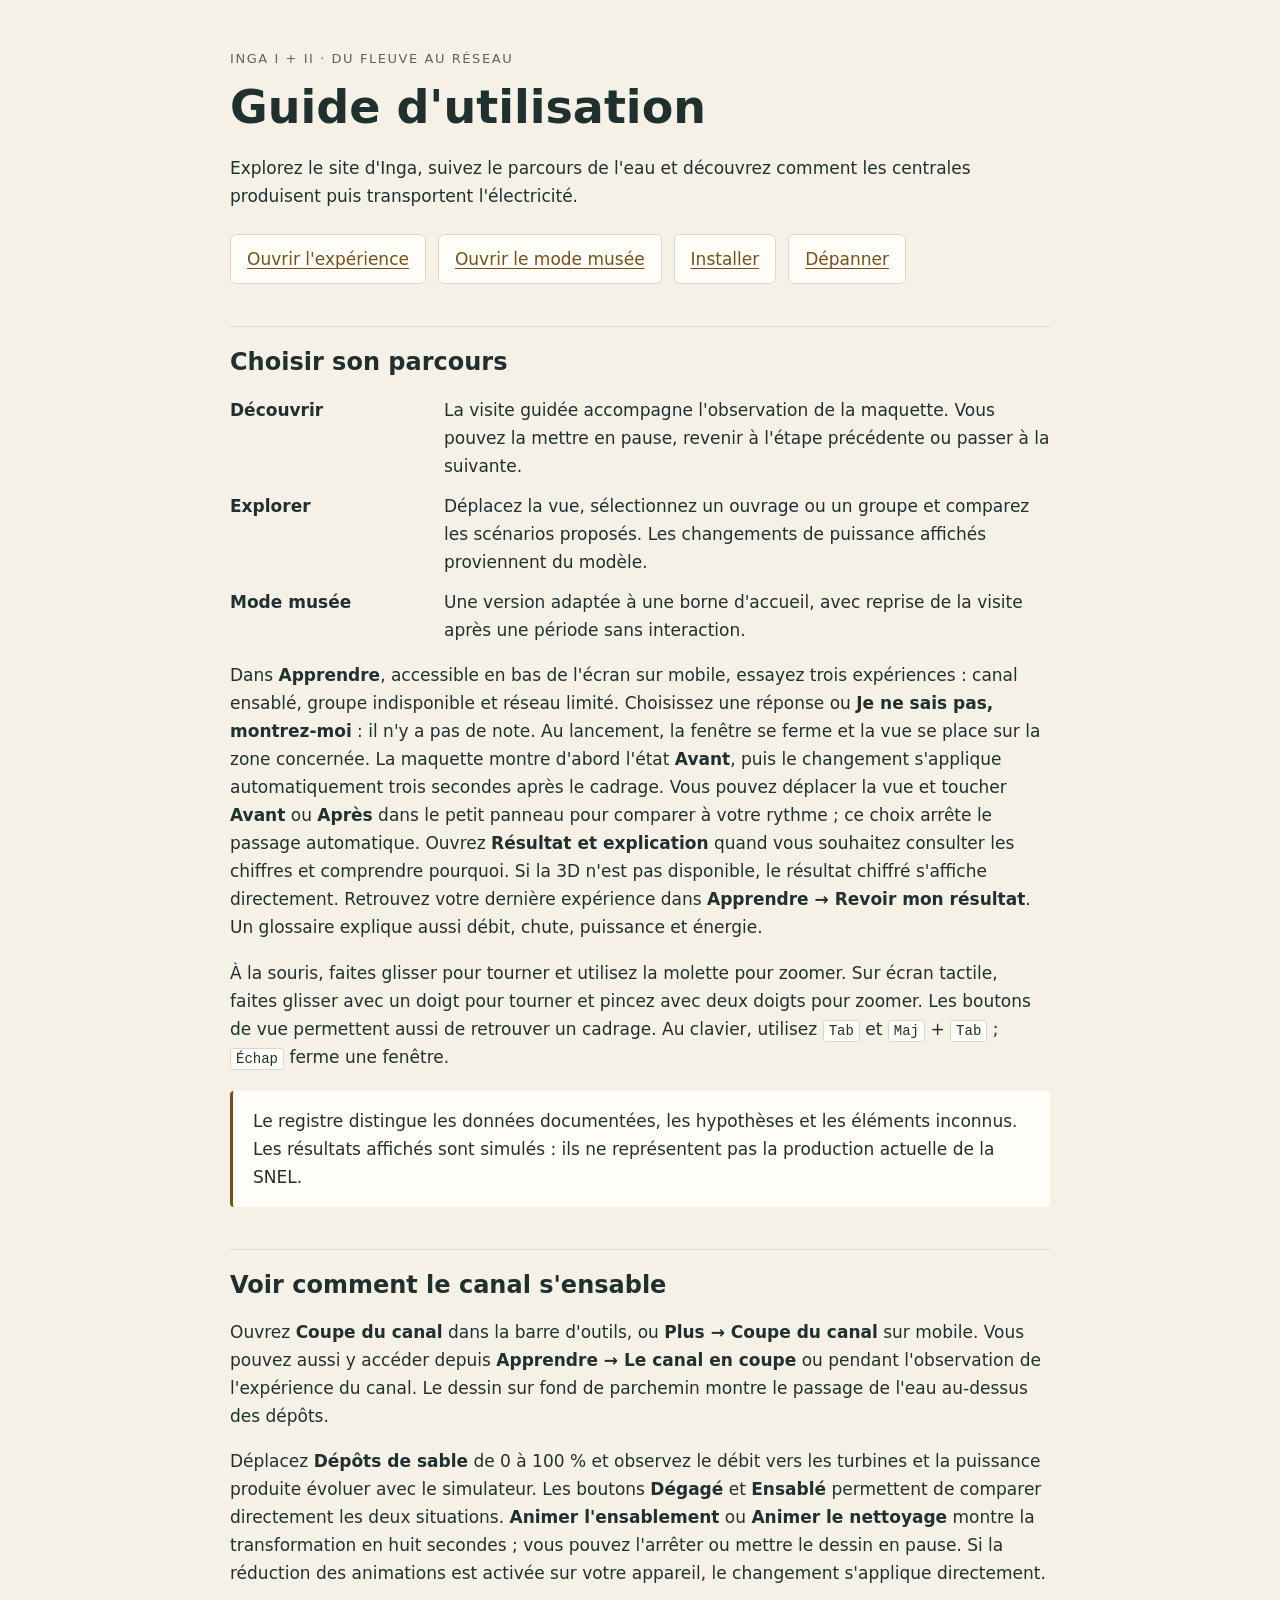
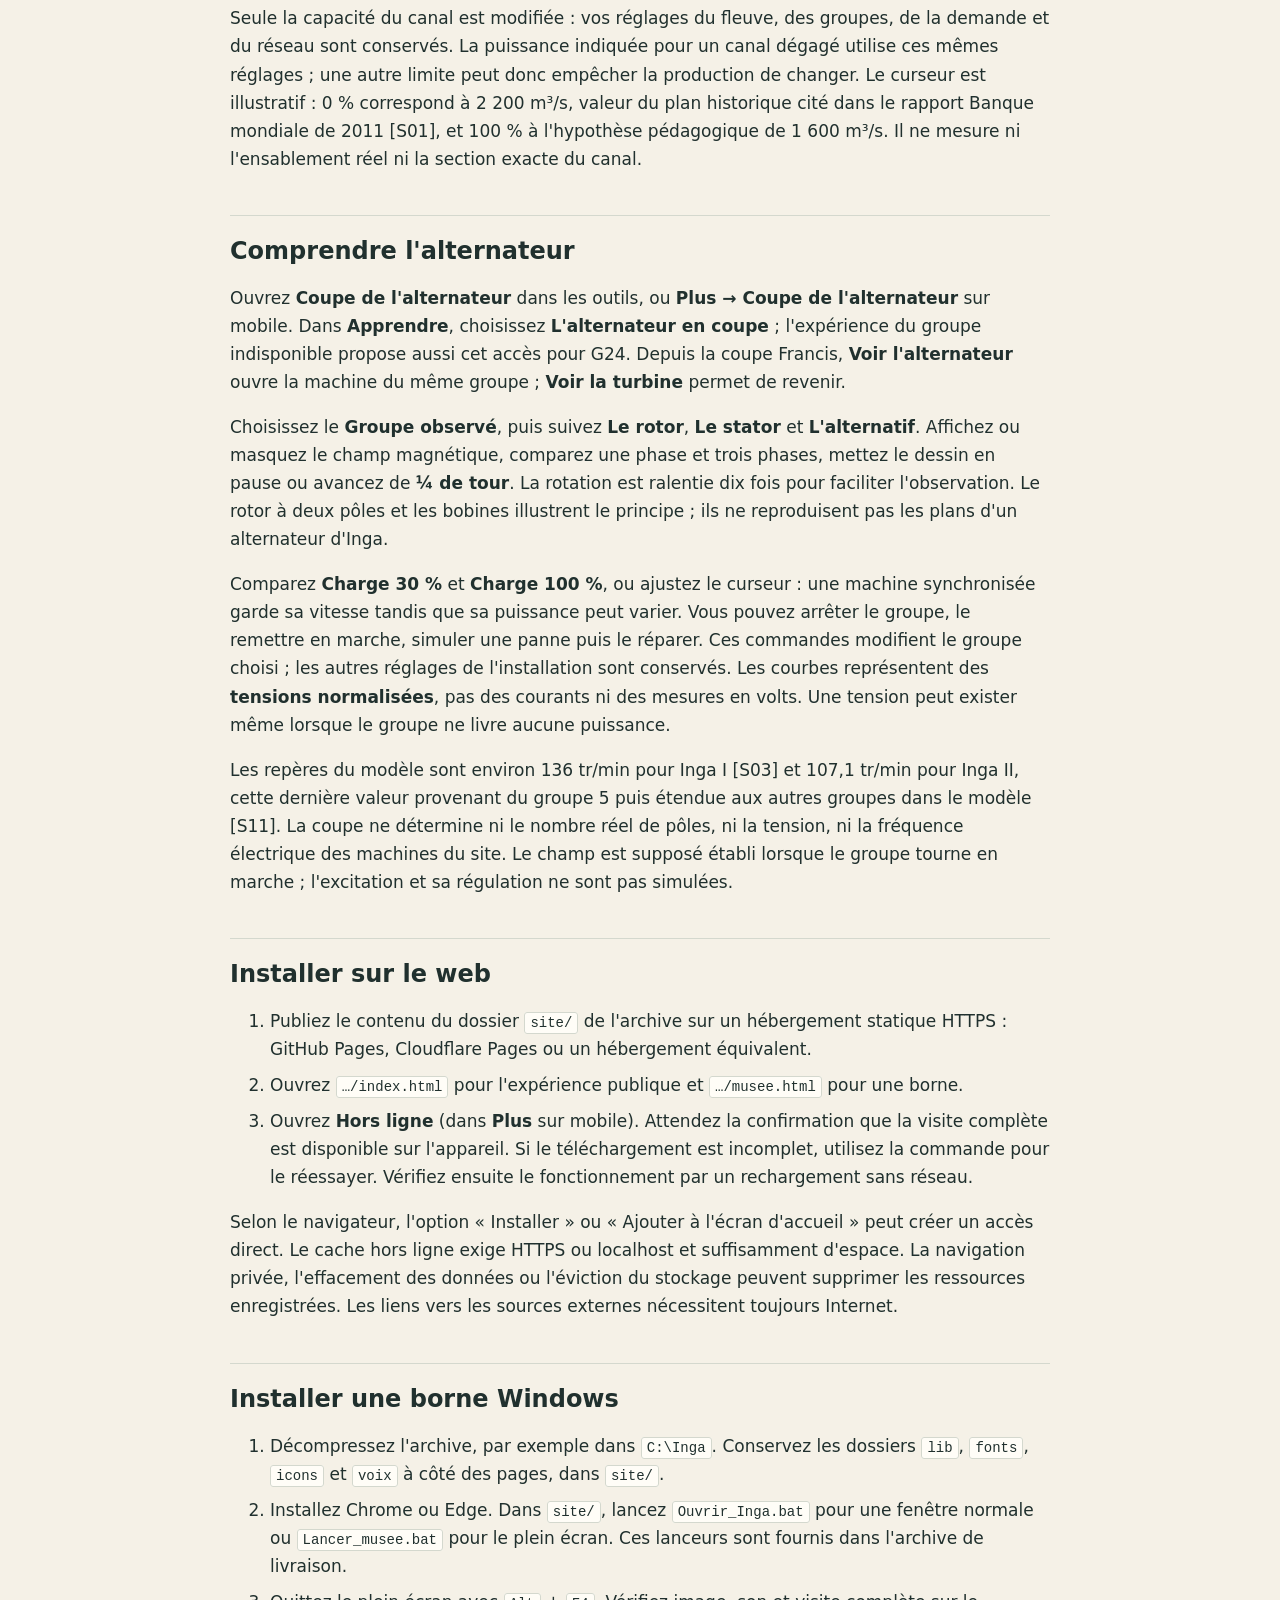
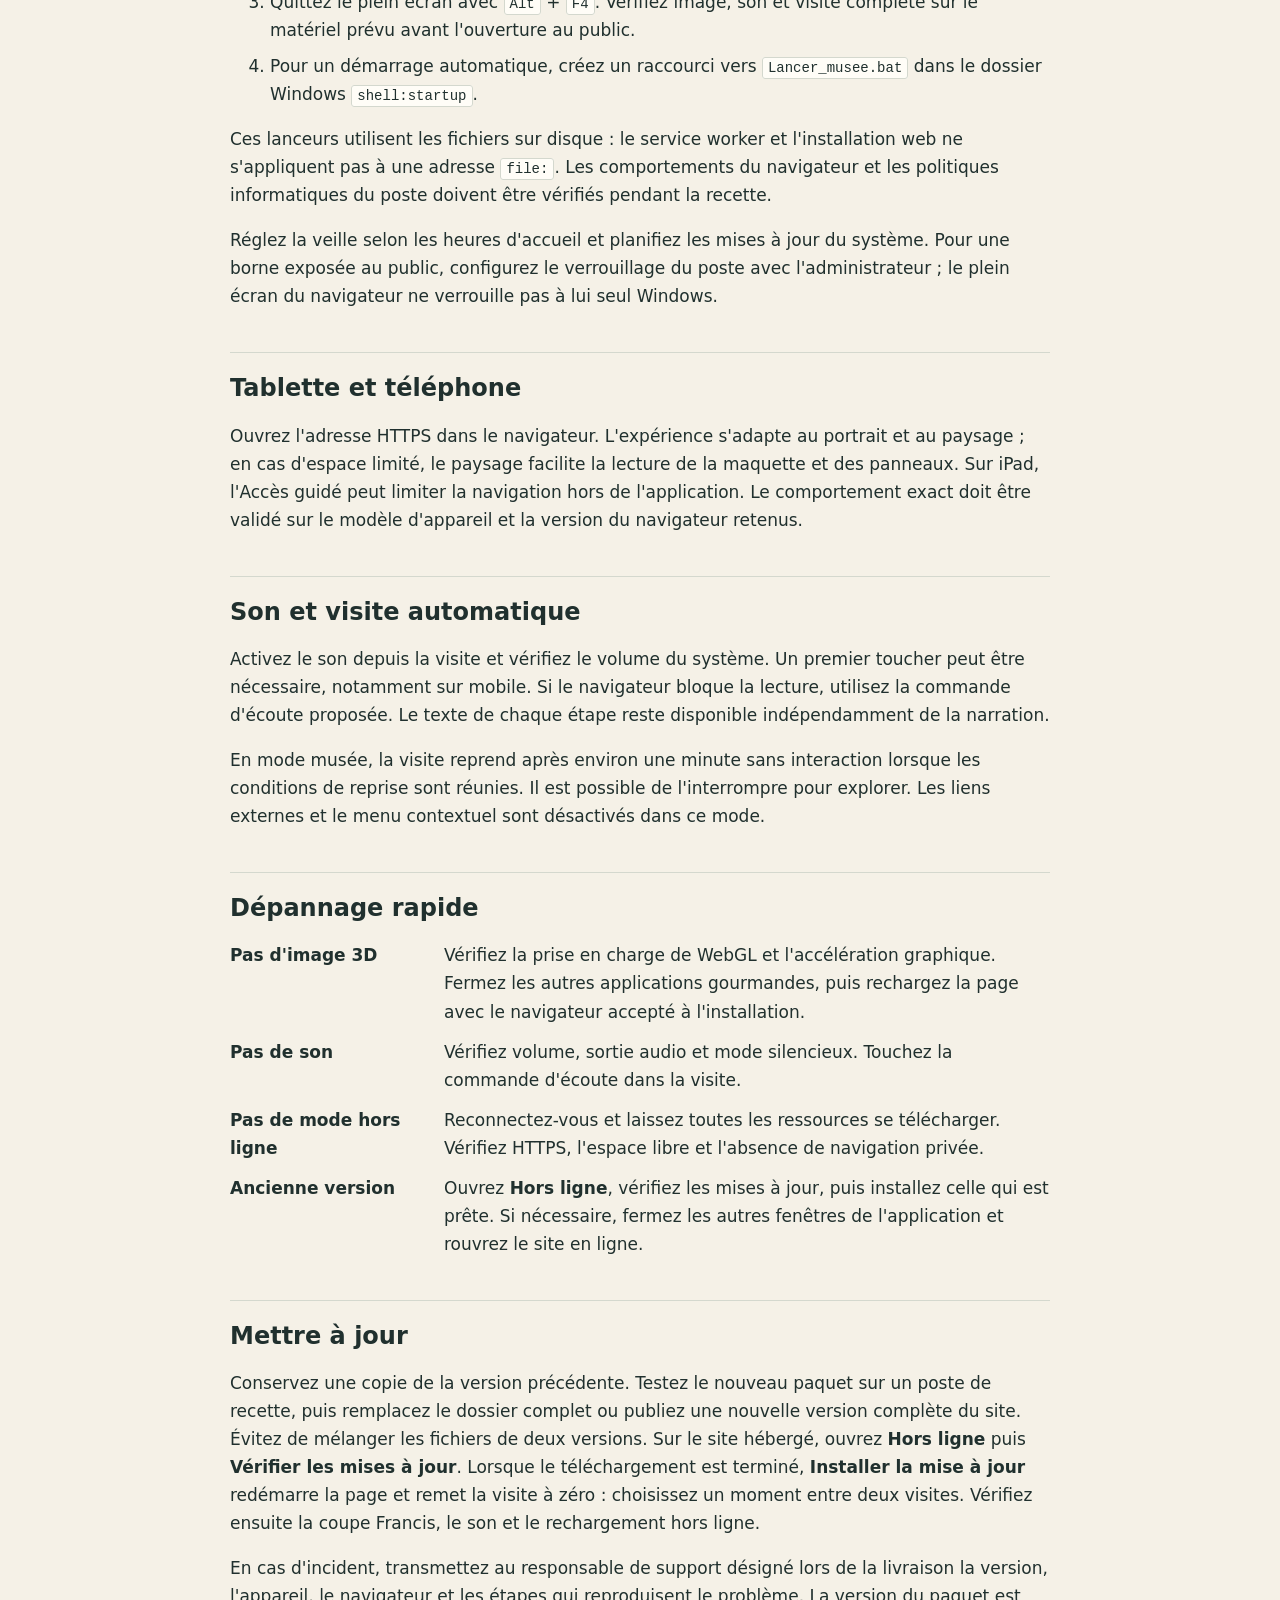
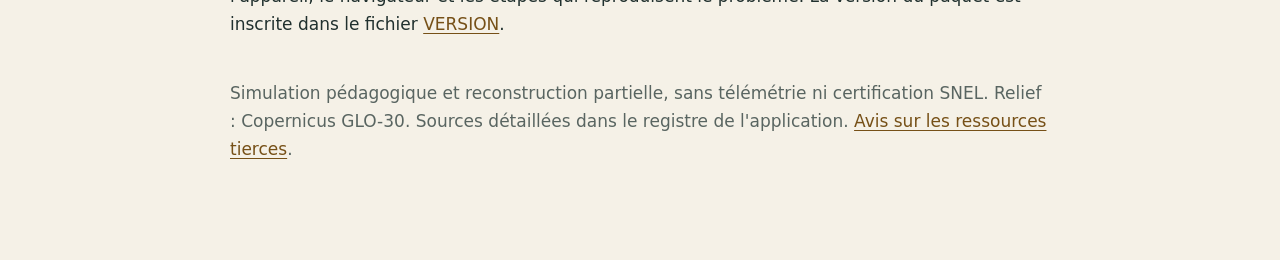
==== commit 44468b52: "Add a live alternator cutaway and induction learning controls" ====
--- a/LISEZMOI.html
+++ b/LISEZMOI.html
@@ -24,6 +24,12 @@
 <p>Ouvrez <b>Coupe du canal</b> dans la barre d'outils, ou <b>Plus → Coupe du canal</b> sur mobile. Vous pouvez aussi y accéder depuis <b>Apprendre → Le canal en coupe</b> ou pendant l'observation de l'expérience du canal. Le dessin sur fond de parchemin montre le passage de l'eau au-dessus des dépôts.</p>
 <p>Déplacez <b>Dépôts de sable</b> de 0 à 100 % et observez le débit vers les turbines et la puissance produite évoluer avec le simulateur. Les boutons <b>Dégagé</b> et <b>Ensablé</b> permettent de comparer directement les deux situations. <b>Animer l'ensablement</b> ou <b>Animer le nettoyage</b> montre la transformation en huit secondes ; vous pouvez l'arrêter ou mettre le dessin en pause. Si la réduction des animations est activée sur votre appareil, le changement s'applique directement.</p>
 <p>Seule la capacité du canal est modifiée : vos réglages du fleuve, des groupes, de la demande et du réseau sont conservés. La puissance indiquée pour un canal dégagé utilise ces mêmes réglages ; une autre limite peut donc empêcher la production de changer. Le curseur est illustratif : 0 % correspond à 2 200 m³/s, valeur du plan historique cité dans le rapport Banque mondiale de 2011 [S01], et 100 % à l'hypothèse pédagogique de 1 600 m³/s. Il ne mesure ni l'ensablement réel ni la section exacte du canal.</p>
+
+<h2>Comprendre l'alternateur</h2>
+<p>Ouvrez <b>Coupe de l'alternateur</b> dans les outils, ou <b>Plus → Coupe de l'alternateur</b> sur mobile. Dans <b>Apprendre</b>, choisissez <b>L'alternateur en coupe</b> ; l'expérience du groupe indisponible propose aussi cet accès pour G24. Depuis la coupe Francis, <b>Voir l'alternateur</b> ouvre la machine du même groupe ; <b>Voir la turbine</b> permet de revenir.</p>
+<p>Choisissez le <b>Groupe observé</b>, puis suivez <b>Le rotor</b>, <b>Le stator</b> et <b>L'alternatif</b>. Affichez ou masquez le champ magnétique, comparez une phase et trois phases, mettez le dessin en pause ou avancez de <b>¼ de tour</b>. La rotation est ralentie dix fois pour faciliter l'observation. Le rotor à deux pôles et les bobines illustrent le principe ; ils ne reproduisent pas les plans d'un alternateur d'Inga.</p>
+<p>Comparez <b>Charge 30 %</b> et <b>Charge 100 %</b>, ou ajustez le curseur : une machine synchronisée garde sa vitesse tandis que sa puissance peut varier. Vous pouvez arrêter le groupe, le remettre en marche, simuler une panne puis le réparer. Ces commandes modifient le groupe choisi ; les autres réglages de l'installation sont conservés. Les courbes représentent des <b>tensions normalisées</b>, pas des courants ni des mesures en volts. Une tension peut exister même lorsque le groupe ne livre aucune puissance.</p>
+<p>Les repères du modèle sont environ 136 tr/min pour Inga I [S03] et 107,1 tr/min pour Inga II, cette dernière valeur provenant du groupe 5 puis étendue aux autres groupes dans le modèle [S11]. La coupe ne détermine ni le nombre réel de pôles, ni la tension, ni la fréquence électrique des machines du site. Le champ est supposé établi lorsque le groupe tourne en marche ; l'excitation et sa régulation ne sont pas simulées.</p>
 
 <h2 id="installation">Installer sur le web</h2>
 <ol><li>Publiez le contenu du dossier <code>site/</code> de l'archive sur un hébergement statique HTTPS : GitHub Pages, Cloudflare Pages ou un hébergement équivalent.</li><li>Ouvrez <code>…/index.html</code> pour l'expérience publique et <code>…/musee.html</code> pour une borne.</li><li>Ouvrez <b>Hors ligne</b> (dans <b>Plus</b> sur mobile). Attendez la confirmation que la visite complète est disponible sur l'appareil. Si le téléchargement est incomplet, utilisez la commande pour le réessayer. Vérifiez ensuite le fonctionnement par un rechargement sans réseau.</li></ol>
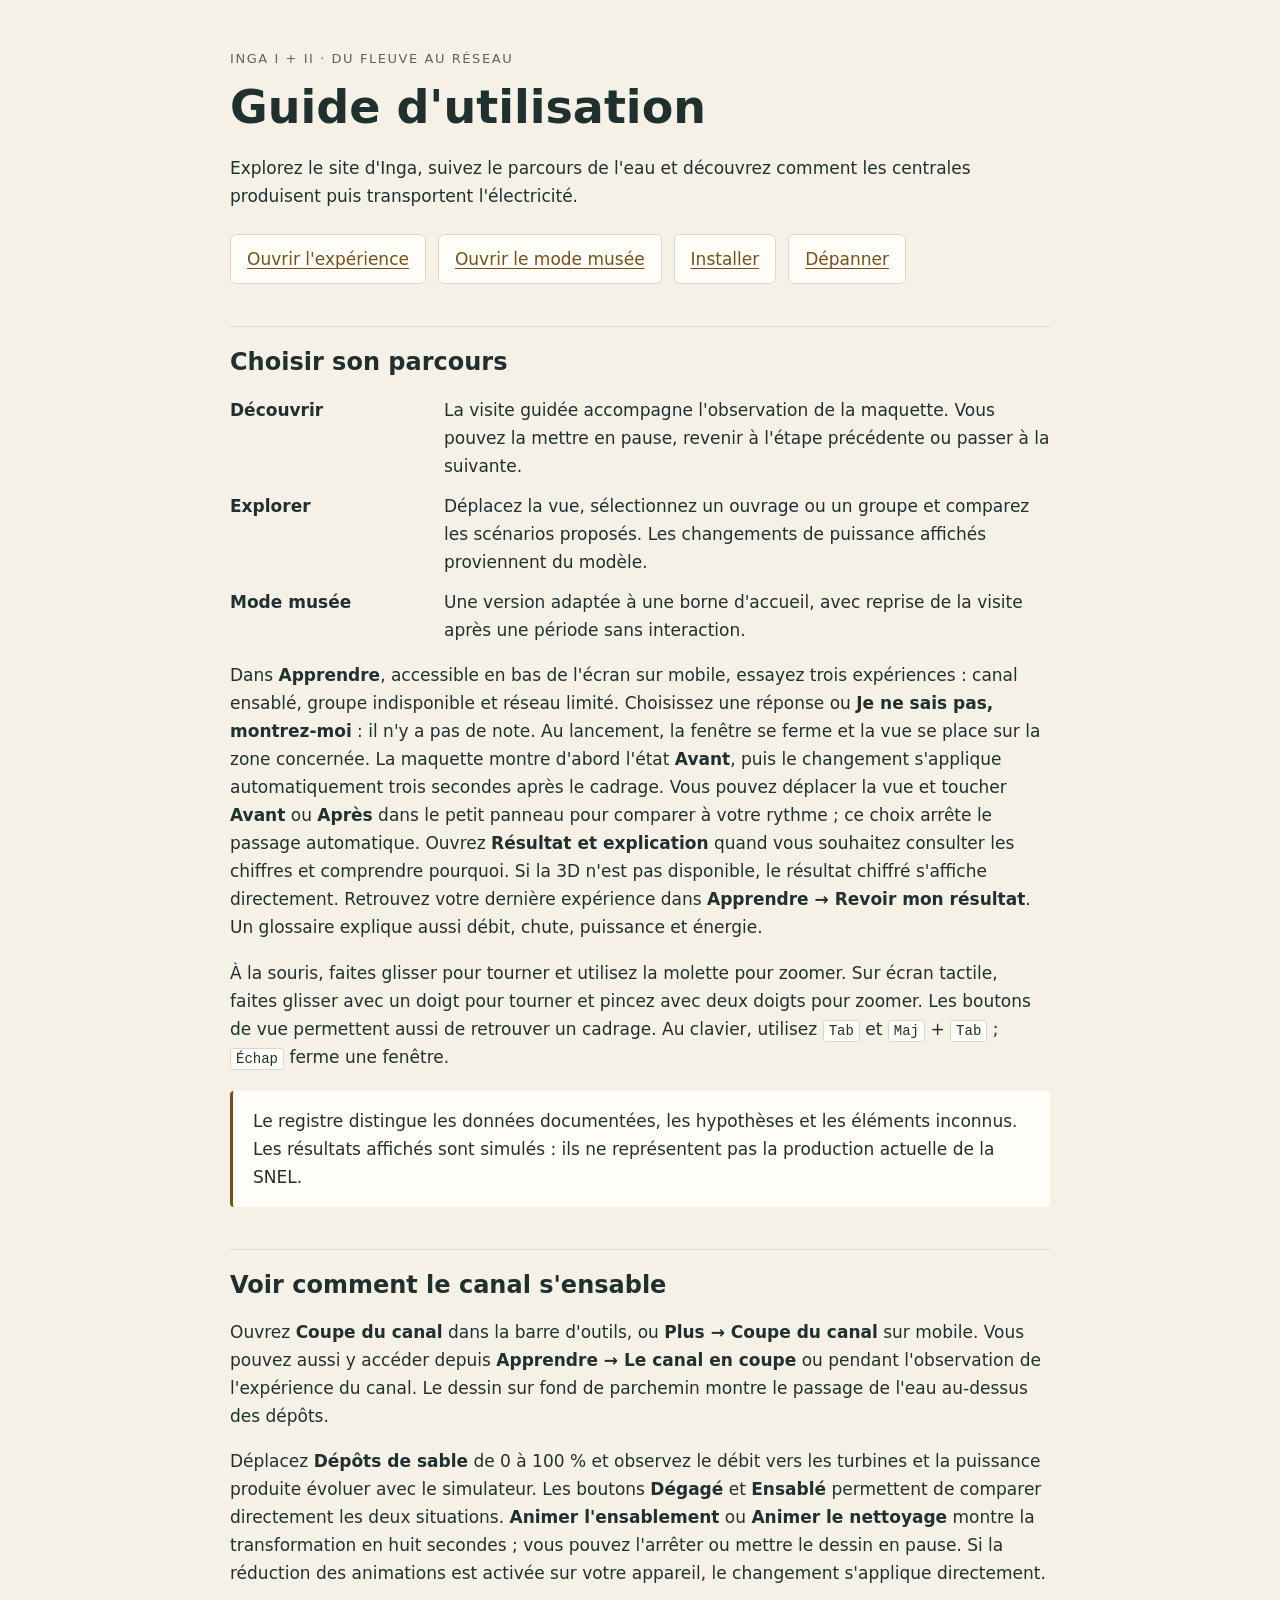
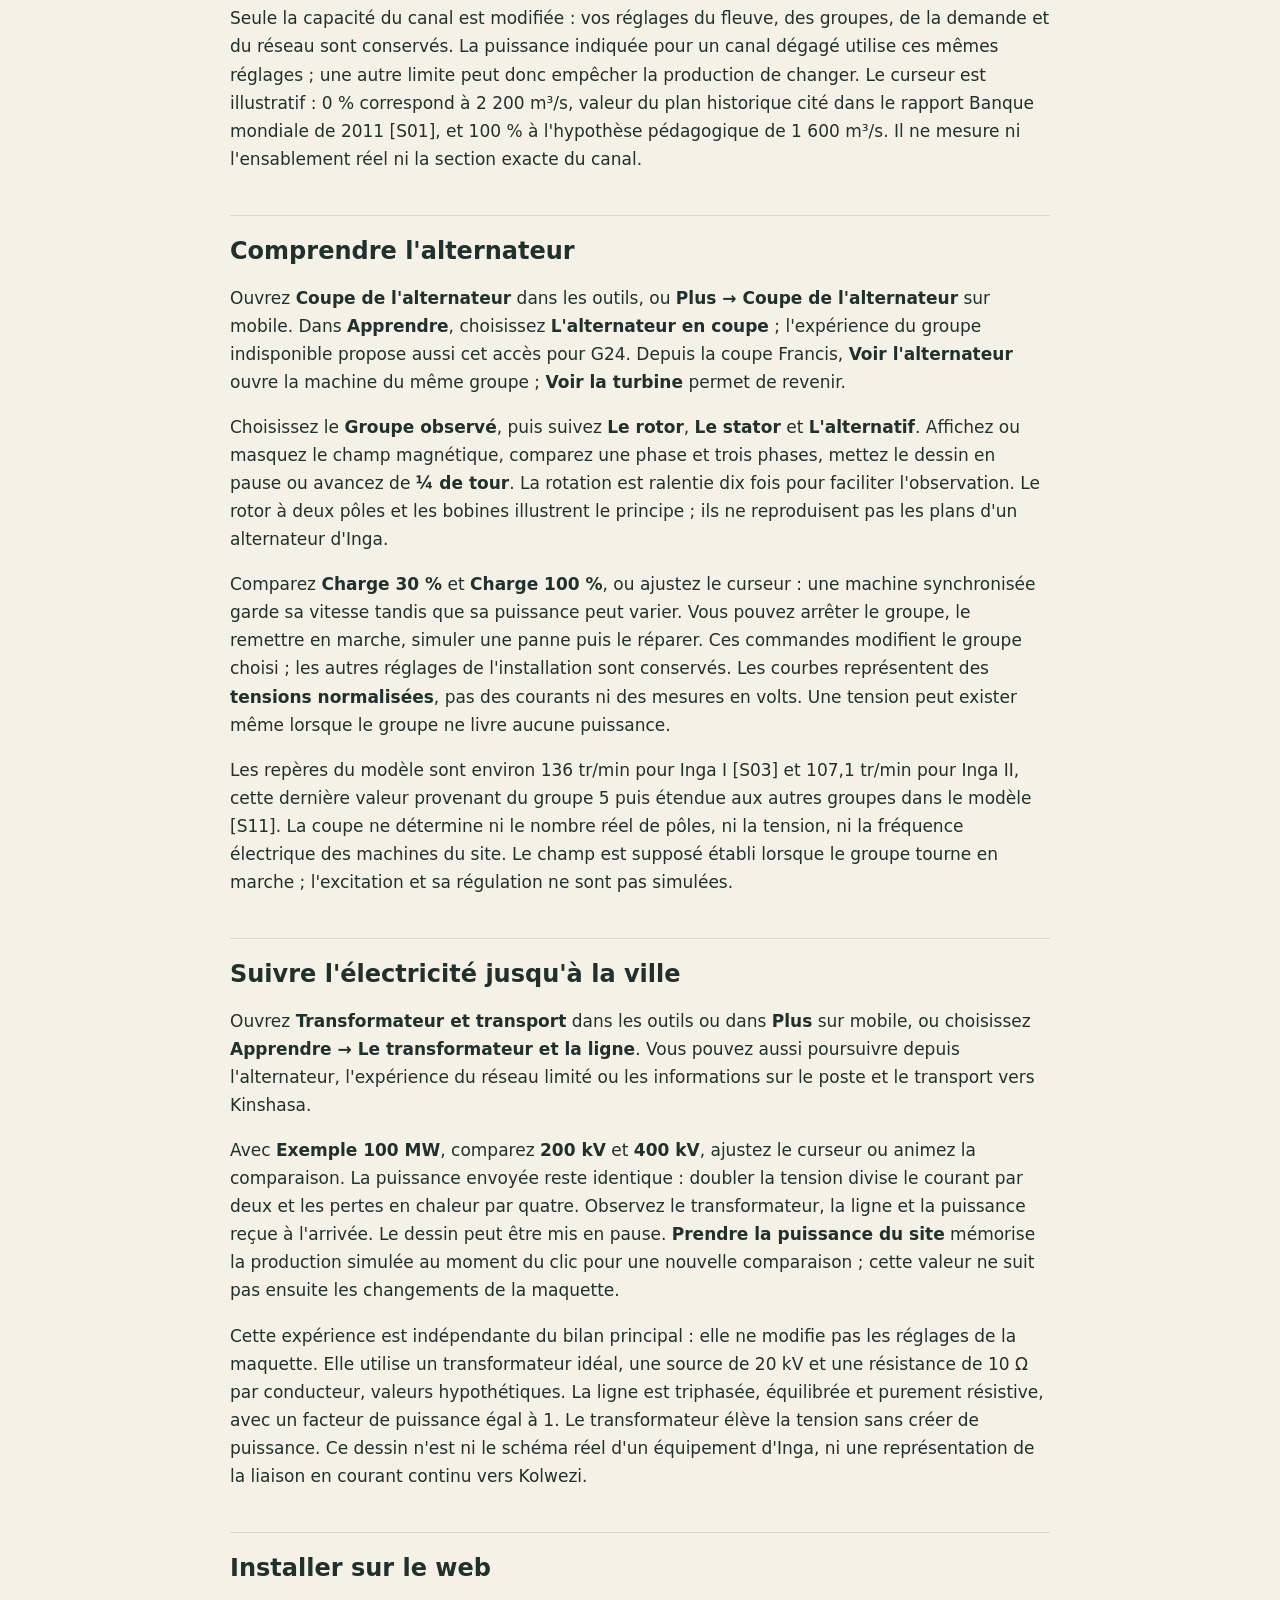
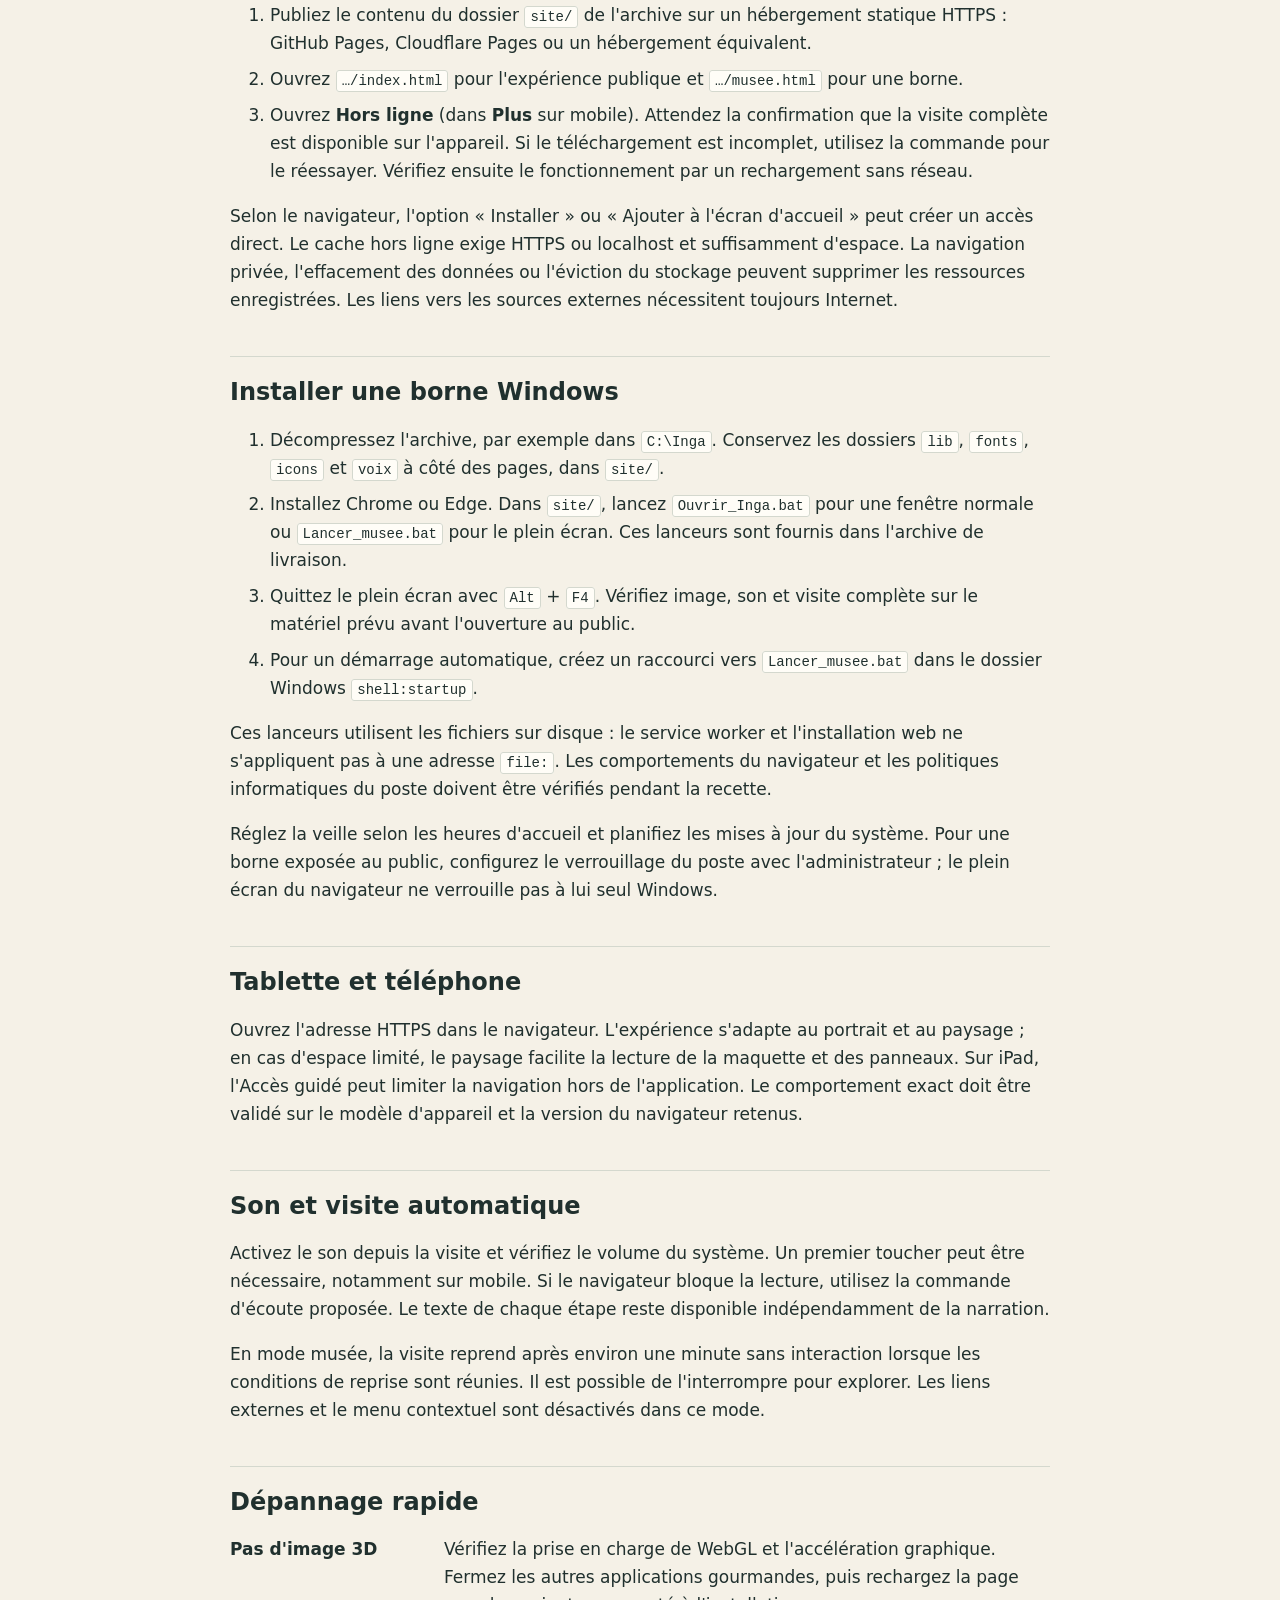
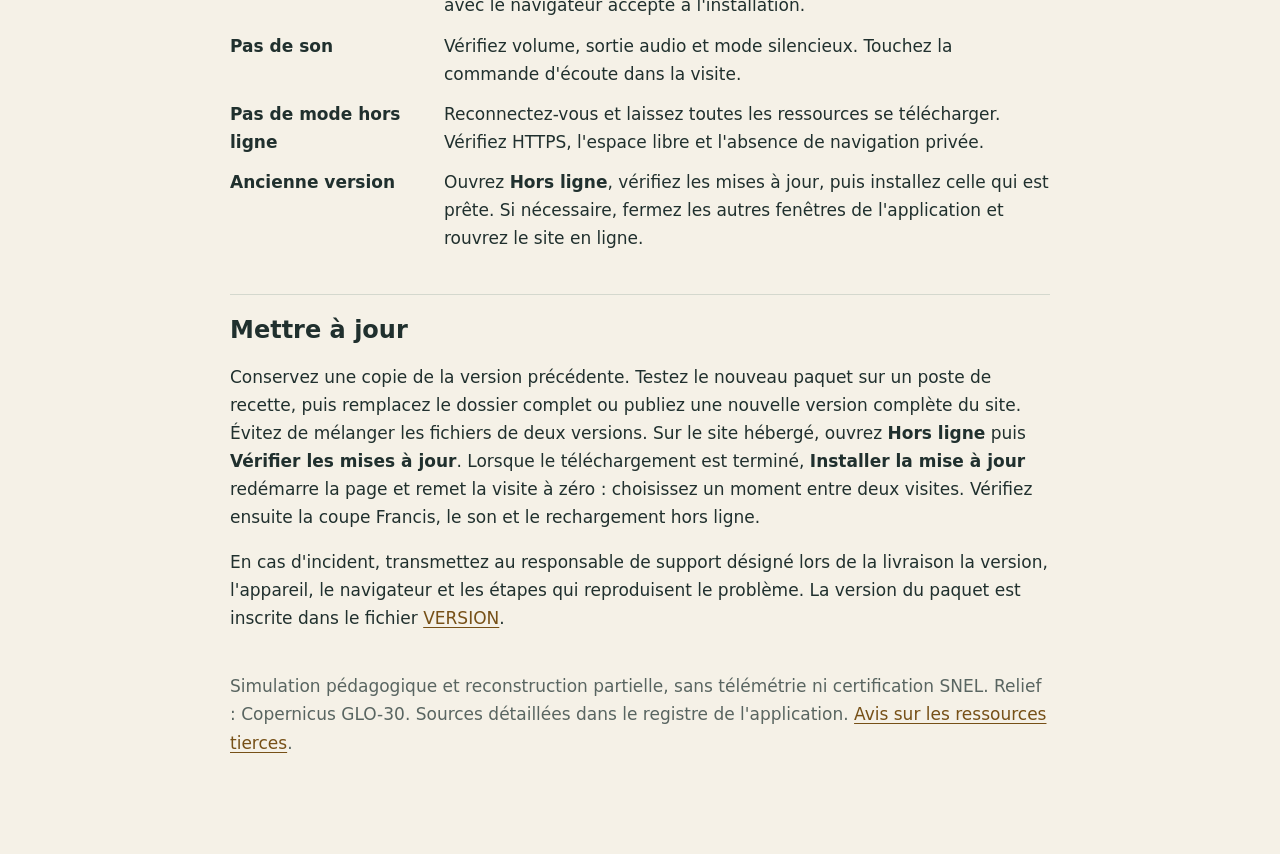
==== commit b7cd0480: "Add an animated transformer and AC transmission learning experiment" ====
--- a/LISEZMOI.html
+++ b/LISEZMOI.html
@@ -31,6 +31,11 @@
 <p>Comparez <b>Charge 30 %</b> et <b>Charge 100 %</b>, ou ajustez le curseur : une machine synchronisée garde sa vitesse tandis que sa puissance peut varier. Vous pouvez arrêter le groupe, le remettre en marche, simuler une panne puis le réparer. Ces commandes modifient le groupe choisi ; les autres réglages de l'installation sont conservés. Les courbes représentent des <b>tensions normalisées</b>, pas des courants ni des mesures en volts. Une tension peut exister même lorsque le groupe ne livre aucune puissance.</p>
 <p>Les repères du modèle sont environ 136 tr/min pour Inga I [S03] et 107,1 tr/min pour Inga II, cette dernière valeur provenant du groupe 5 puis étendue aux autres groupes dans le modèle [S11]. La coupe ne détermine ni le nombre réel de pôles, ni la tension, ni la fréquence électrique des machines du site. Le champ est supposé établi lorsque le groupe tourne en marche ; l'excitation et sa régulation ne sont pas simulées.</p>
 
+<h2>Suivre l'électricité jusqu'à la ville</h2>
+<p>Ouvrez <b>Transformateur et transport</b> dans les outils ou dans <b>Plus</b> sur mobile, ou choisissez <b>Apprendre → Le transformateur et la ligne</b>. Vous pouvez aussi poursuivre depuis l'alternateur, l'expérience du réseau limité ou les informations sur le poste et le transport vers Kinshasa.</p>
+<p>Avec <b>Exemple 100 MW</b>, comparez <b>200 kV</b> et <b>400 kV</b>, ajustez le curseur ou animez la comparaison. La puissance envoyée reste identique : doubler la tension divise le courant par deux et les pertes en chaleur par quatre. Observez le transformateur, la ligne et la puissance reçue à l'arrivée. Le dessin peut être mis en pause. <b>Prendre la puissance du site</b> mémorise la production simulée au moment du clic pour une nouvelle comparaison ; cette valeur ne suit pas ensuite les changements de la maquette.</p>
+<p>Cette expérience est indépendante du bilan principal : elle ne modifie pas les réglages de la maquette. Elle utilise un transformateur idéal, une source de 20 kV et une résistance de 10 Ω par conducteur, valeurs hypothétiques. La ligne est triphasée, équilibrée et purement résistive, avec un facteur de puissance égal à 1. Le transformateur élève la tension sans créer de puissance. Ce dessin n'est ni le schéma réel d'un équipement d'Inga, ni une représentation de la liaison en courant continu vers Kolwezi.</p>
+
 <h2 id="installation">Installer sur le web</h2>
 <ol><li>Publiez le contenu du dossier <code>site/</code> de l'archive sur un hébergement statique HTTPS : GitHub Pages, Cloudflare Pages ou un hébergement équivalent.</li><li>Ouvrez <code>…/index.html</code> pour l'expérience publique et <code>…/musee.html</code> pour une borne.</li><li>Ouvrez <b>Hors ligne</b> (dans <b>Plus</b> sur mobile). Attendez la confirmation que la visite complète est disponible sur l'appareil. Si le téléchargement est incomplet, utilisez la commande pour le réessayer. Vérifiez ensuite le fonctionnement par un rechargement sans réseau.</li></ol>
 <p>Selon le navigateur, l'option « Installer » ou « Ajouter à l'écran d'accueil » peut créer un accès direct. Le cache hors ligne exige HTTPS ou localhost et suffisamment d'espace. La navigation privée, l'effacement des données ou l'éviction du stockage peuvent supprimer les ressources enregistrées. Les liens vers les sources externes nécessitent toujours Internet.</p>
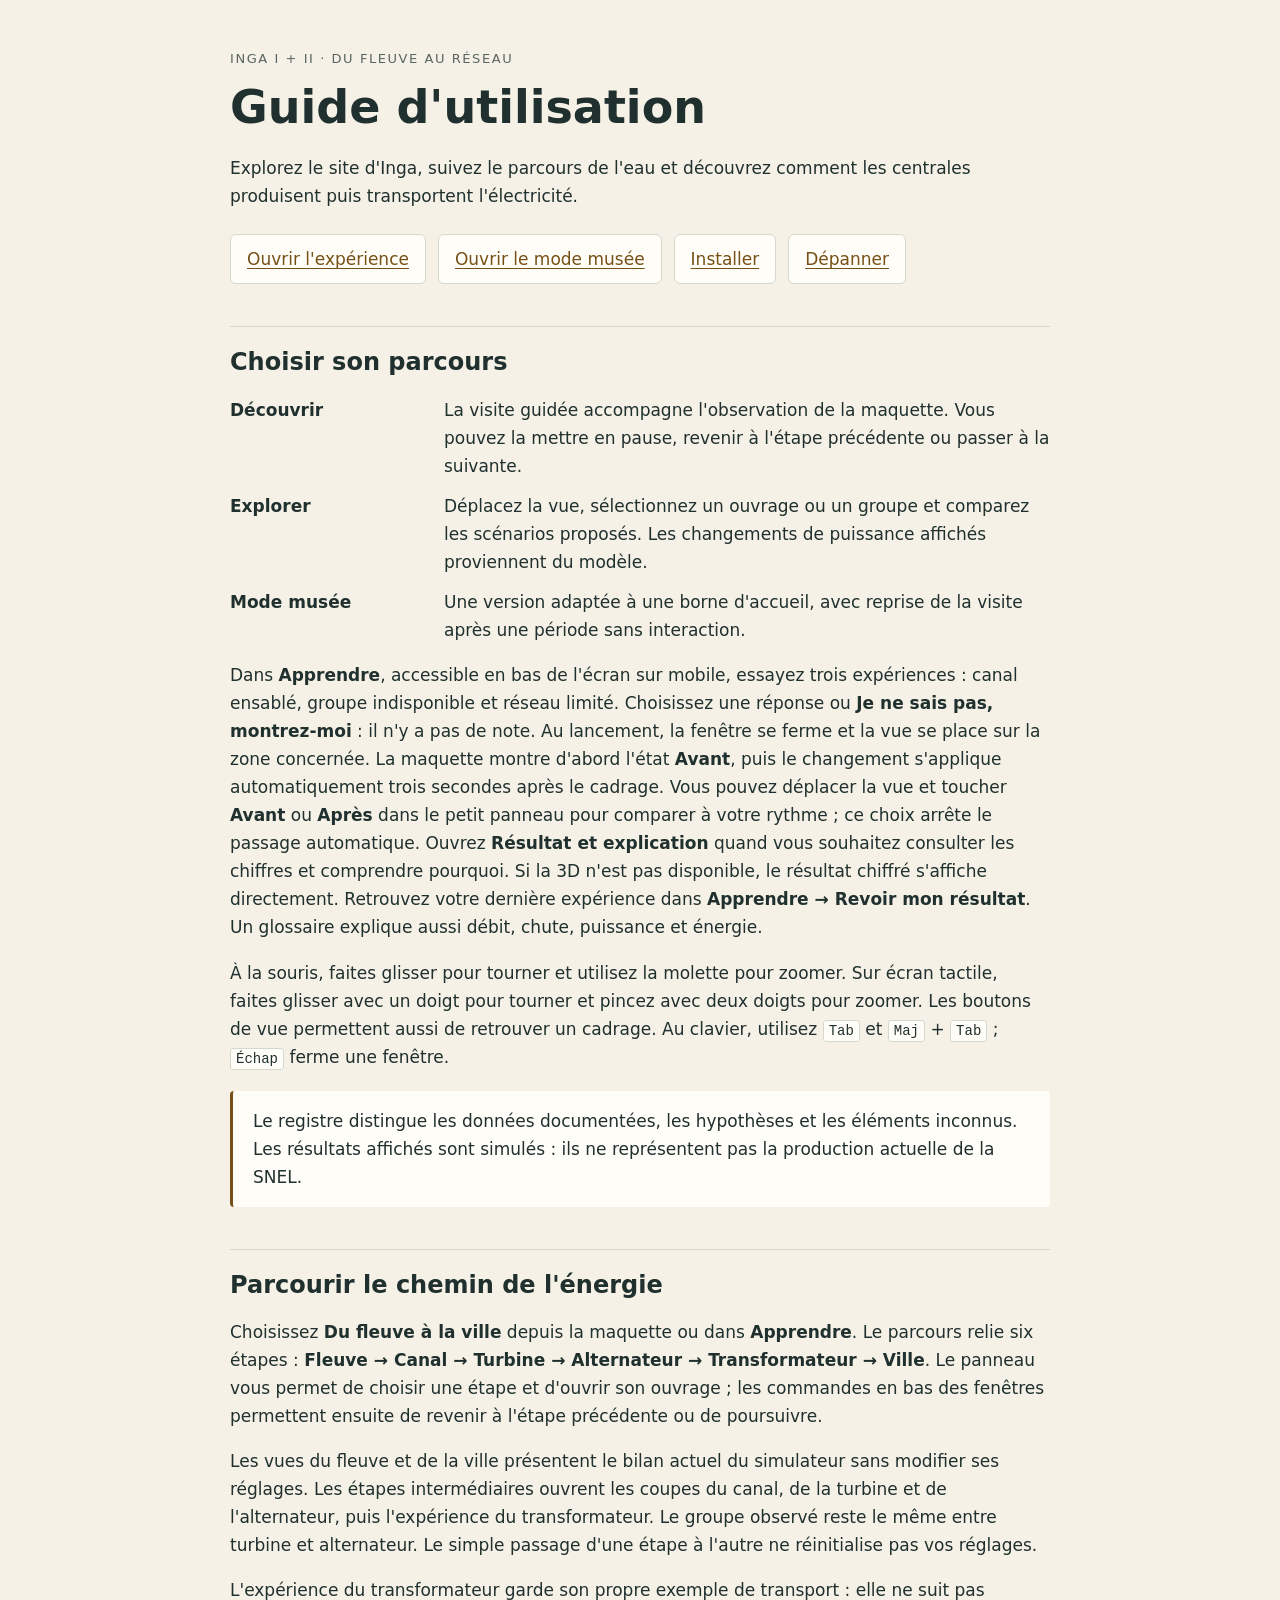
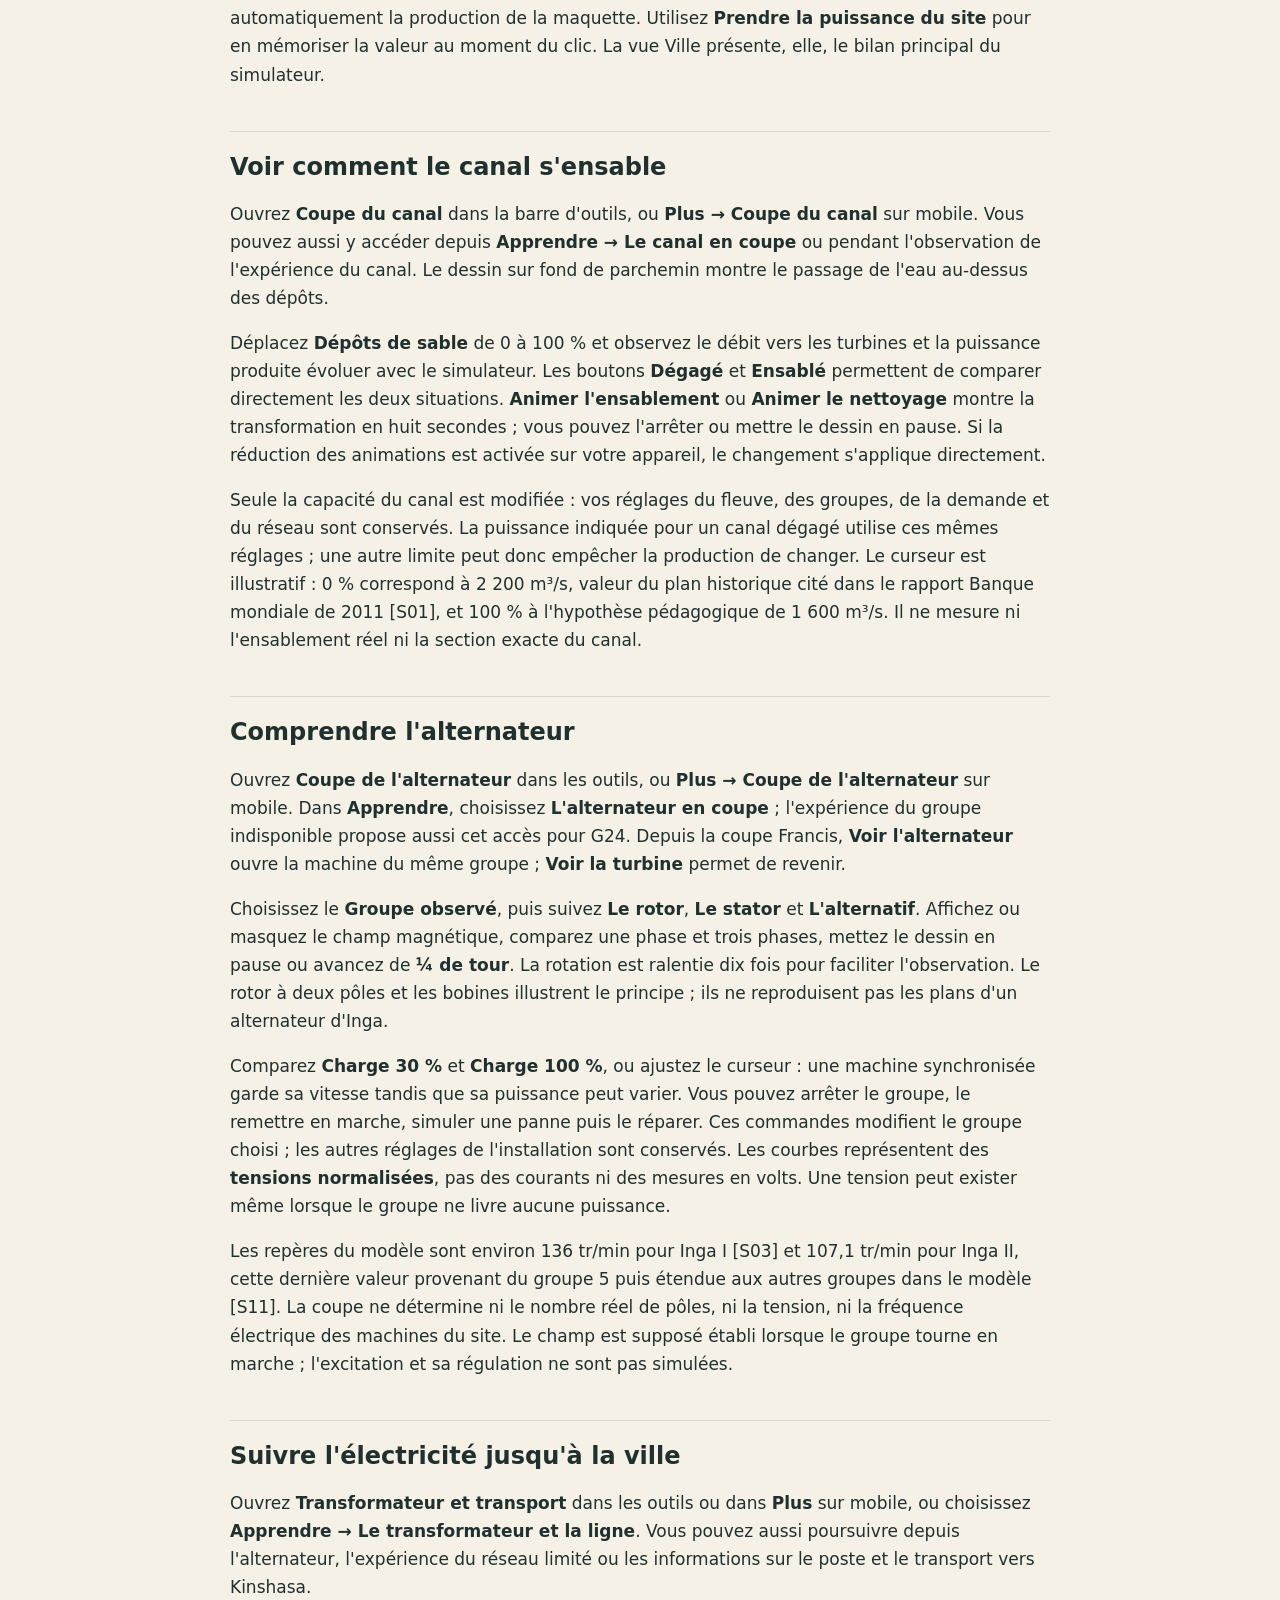
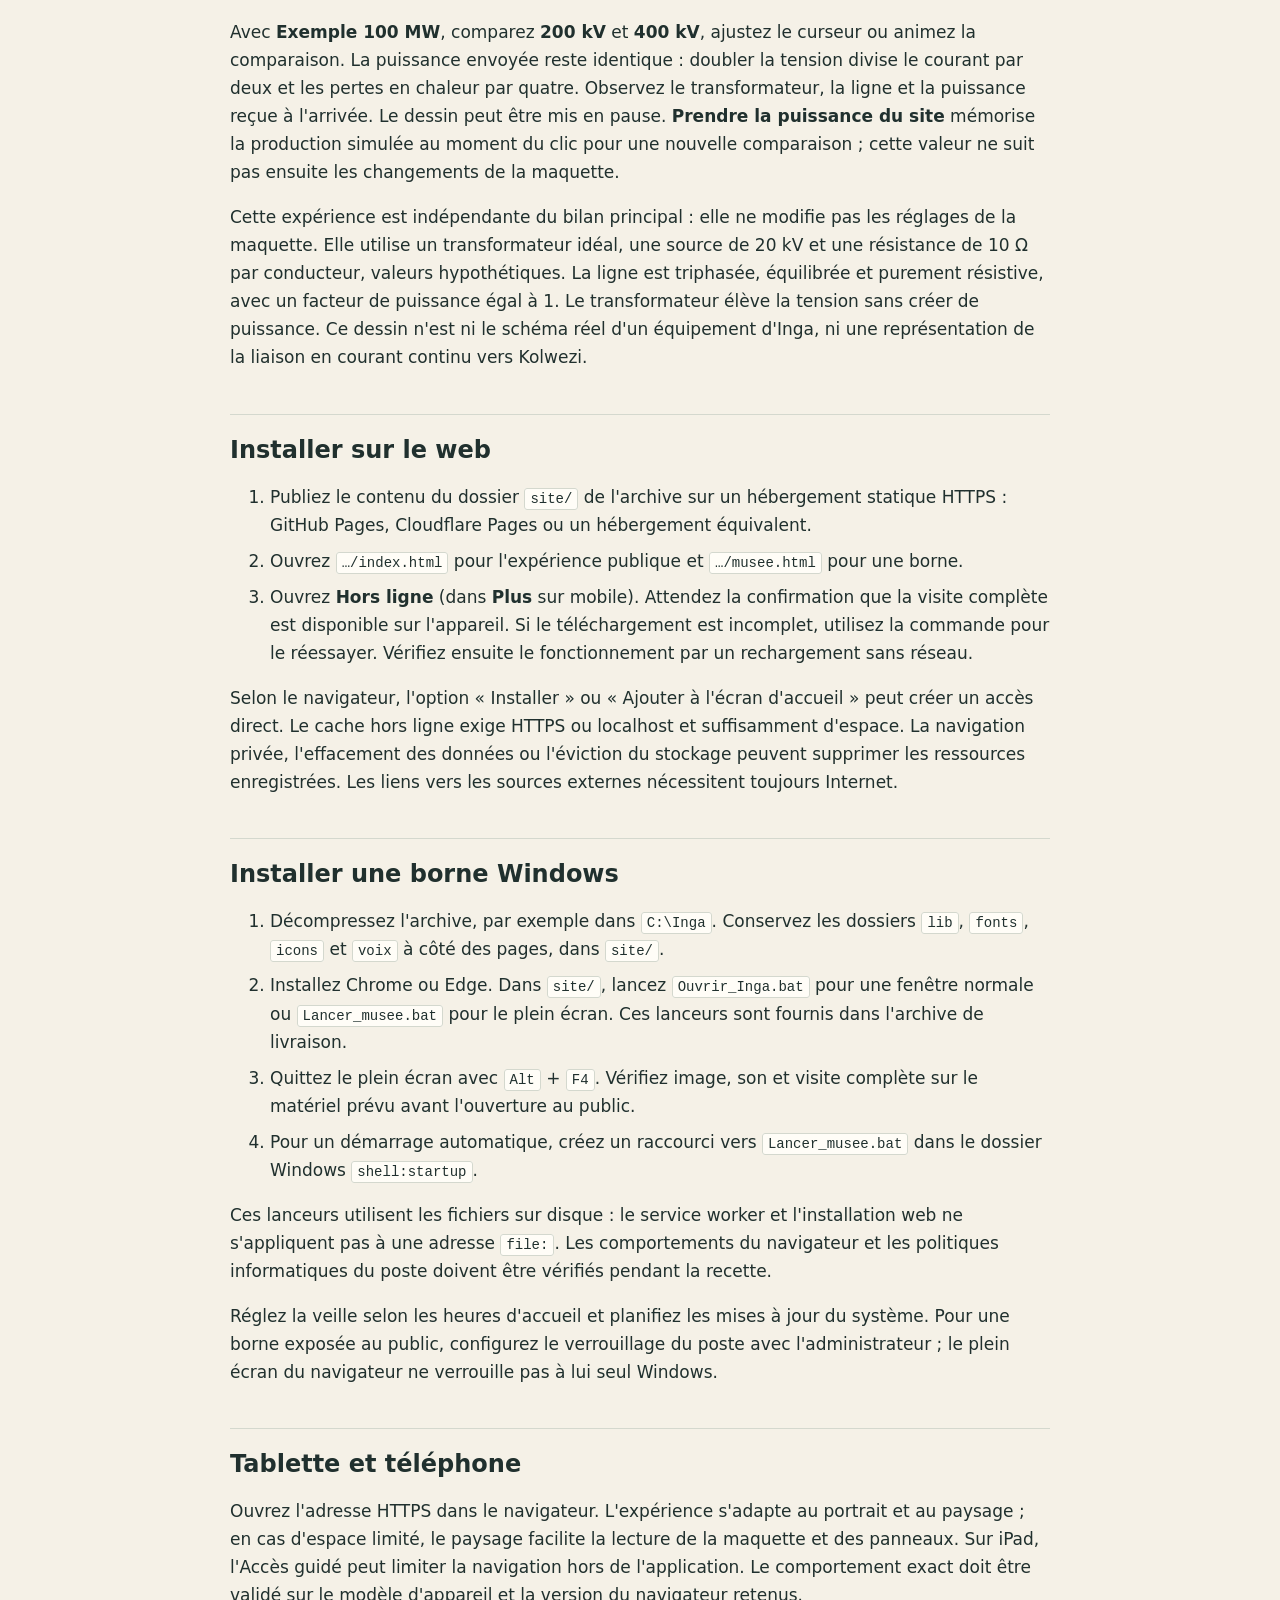
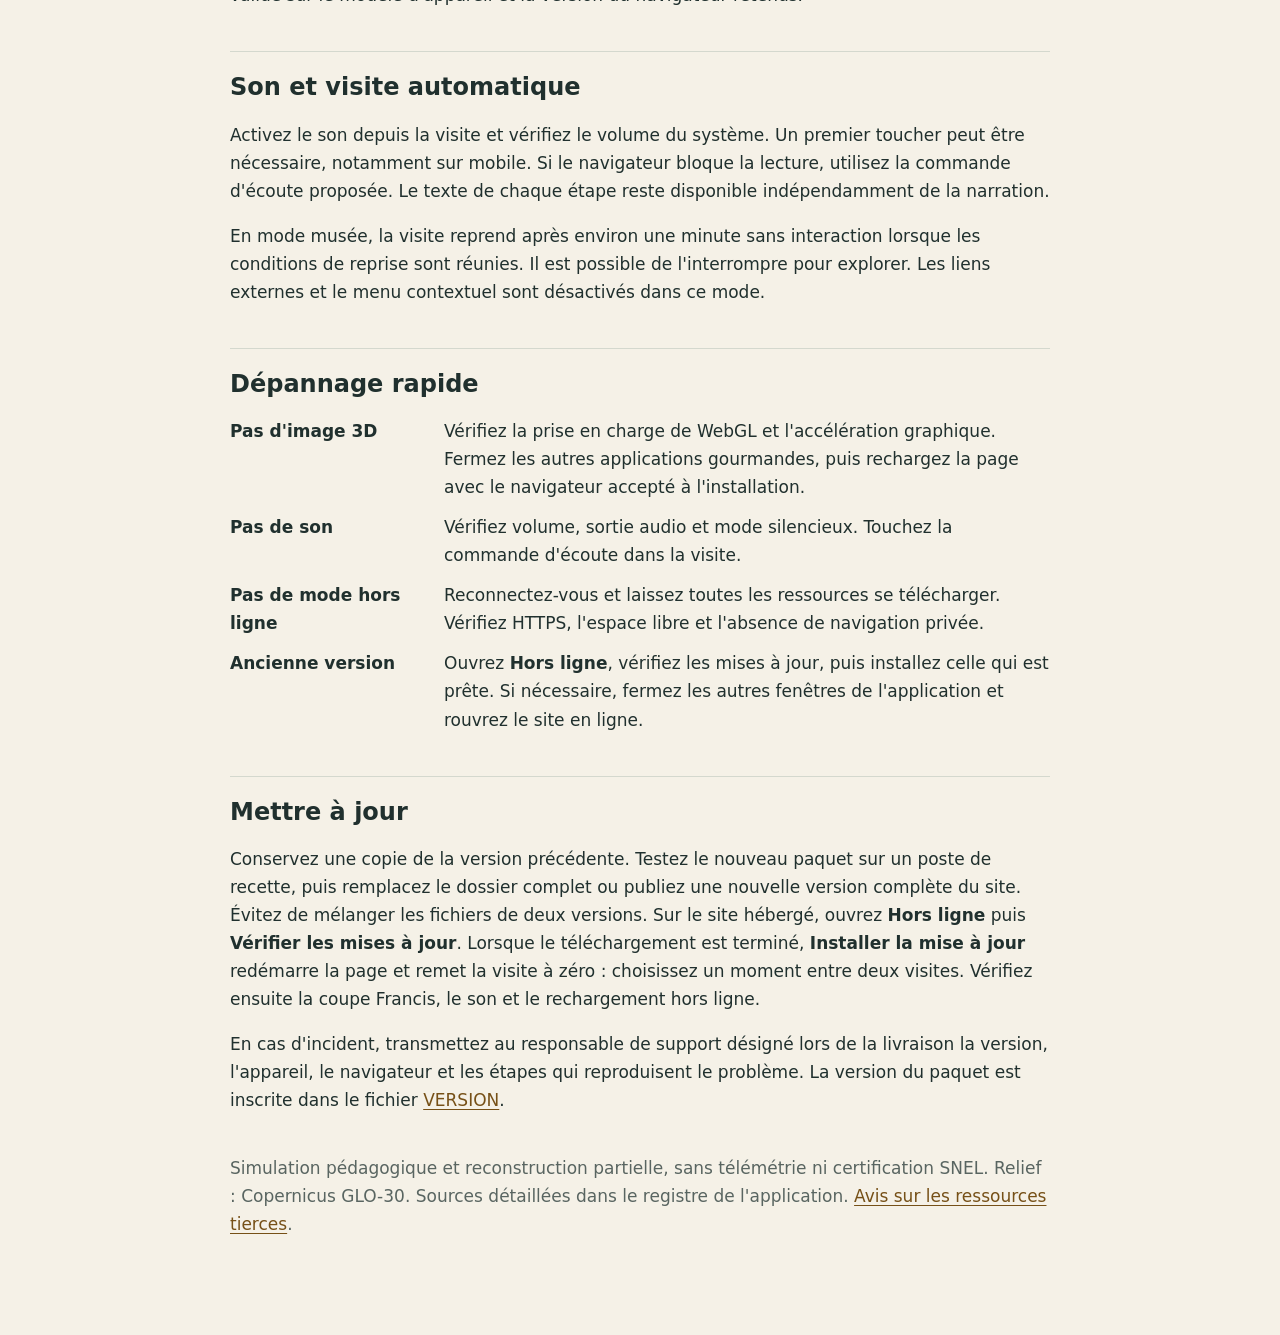
==== commit 7dd4f55b: "Connect cutaways in a river-to-city discovery journey" ====
--- a/LISEZMOI.html
+++ b/LISEZMOI.html
@@ -19,6 +19,11 @@
 <p>Dans <b>Apprendre</b>, accessible en bas de l'écran sur mobile, essayez trois expériences : canal ensablé, groupe indisponible et réseau limité. Choisissez une réponse ou <b>Je ne sais pas, montrez-moi</b> : il n'y a pas de note. Au lancement, la fenêtre se ferme et la vue se place sur la zone concernée. La maquette montre d'abord l'état <b>Avant</b>, puis le changement s'applique automatiquement trois secondes après le cadrage. Vous pouvez déplacer la vue et toucher <b>Avant</b> ou <b>Après</b> dans le petit panneau pour comparer à votre rythme ; ce choix arrête le passage automatique. Ouvrez <b>Résultat et explication</b> quand vous souhaitez consulter les chiffres et comprendre pourquoi. Si la 3D n'est pas disponible, le résultat chiffré s'affiche directement. Retrouvez votre dernière expérience dans <b>Apprendre → Revoir mon résultat</b>. Un glossaire explique aussi débit, chute, puissance et énergie.</p>
 <p>À la souris, faites glisser pour tourner et utilisez la molette pour zoomer. Sur écran tactile, faites glisser avec un doigt pour tourner et pincez avec deux doigts pour zoomer. Les boutons de vue permettent aussi de retrouver un cadrage. Au clavier, utilisez <kbd>Tab</kbd> et <kbd>Maj</kbd> + <kbd>Tab</kbd> ; <kbd>Échap</kbd> ferme une fenêtre.</p>
 <div class="box">Le registre distingue les données documentées, les hypothèses et les éléments inconnus. Les résultats affichés sont simulés : ils ne représentent pas la production actuelle de la SNEL.</div>
+
+<h2>Parcourir le chemin de l'énergie</h2>
+<p>Choisissez <b>Du fleuve à la ville</b> depuis la maquette ou dans <b>Apprendre</b>. Le parcours relie six étapes : <b>Fleuve → Canal → Turbine → Alternateur → Transformateur → Ville</b>. Le panneau vous permet de choisir une étape et d'ouvrir son ouvrage ; les commandes en bas des fenêtres permettent ensuite de revenir à l'étape précédente ou de poursuivre.</p>
+<p>Les vues du fleuve et de la ville présentent le bilan actuel du simulateur sans modifier ses réglages. Les étapes intermédiaires ouvrent les coupes du canal, de la turbine et de l'alternateur, puis l'expérience du transformateur. Le groupe observé reste le même entre turbine et alternateur. Le simple passage d'une étape à l'autre ne réinitialise pas vos réglages.</p>
+<p>L'expérience du transformateur garde son propre exemple de transport : elle ne suit pas automatiquement la production de la maquette. Utilisez <b>Prendre la puissance du site</b> pour en mémoriser la valeur au moment du clic. La vue Ville présente, elle, le bilan principal du simulateur.</p>
 
 <h2>Voir comment le canal s'ensable</h2>
 <p>Ouvrez <b>Coupe du canal</b> dans la barre d'outils, ou <b>Plus → Coupe du canal</b> sur mobile. Vous pouvez aussi y accéder depuis <b>Apprendre → Le canal en coupe</b> ou pendant l'observation de l'expérience du canal. Le dessin sur fond de parchemin montre le passage de l'eau au-dessus des dépôts.</p>
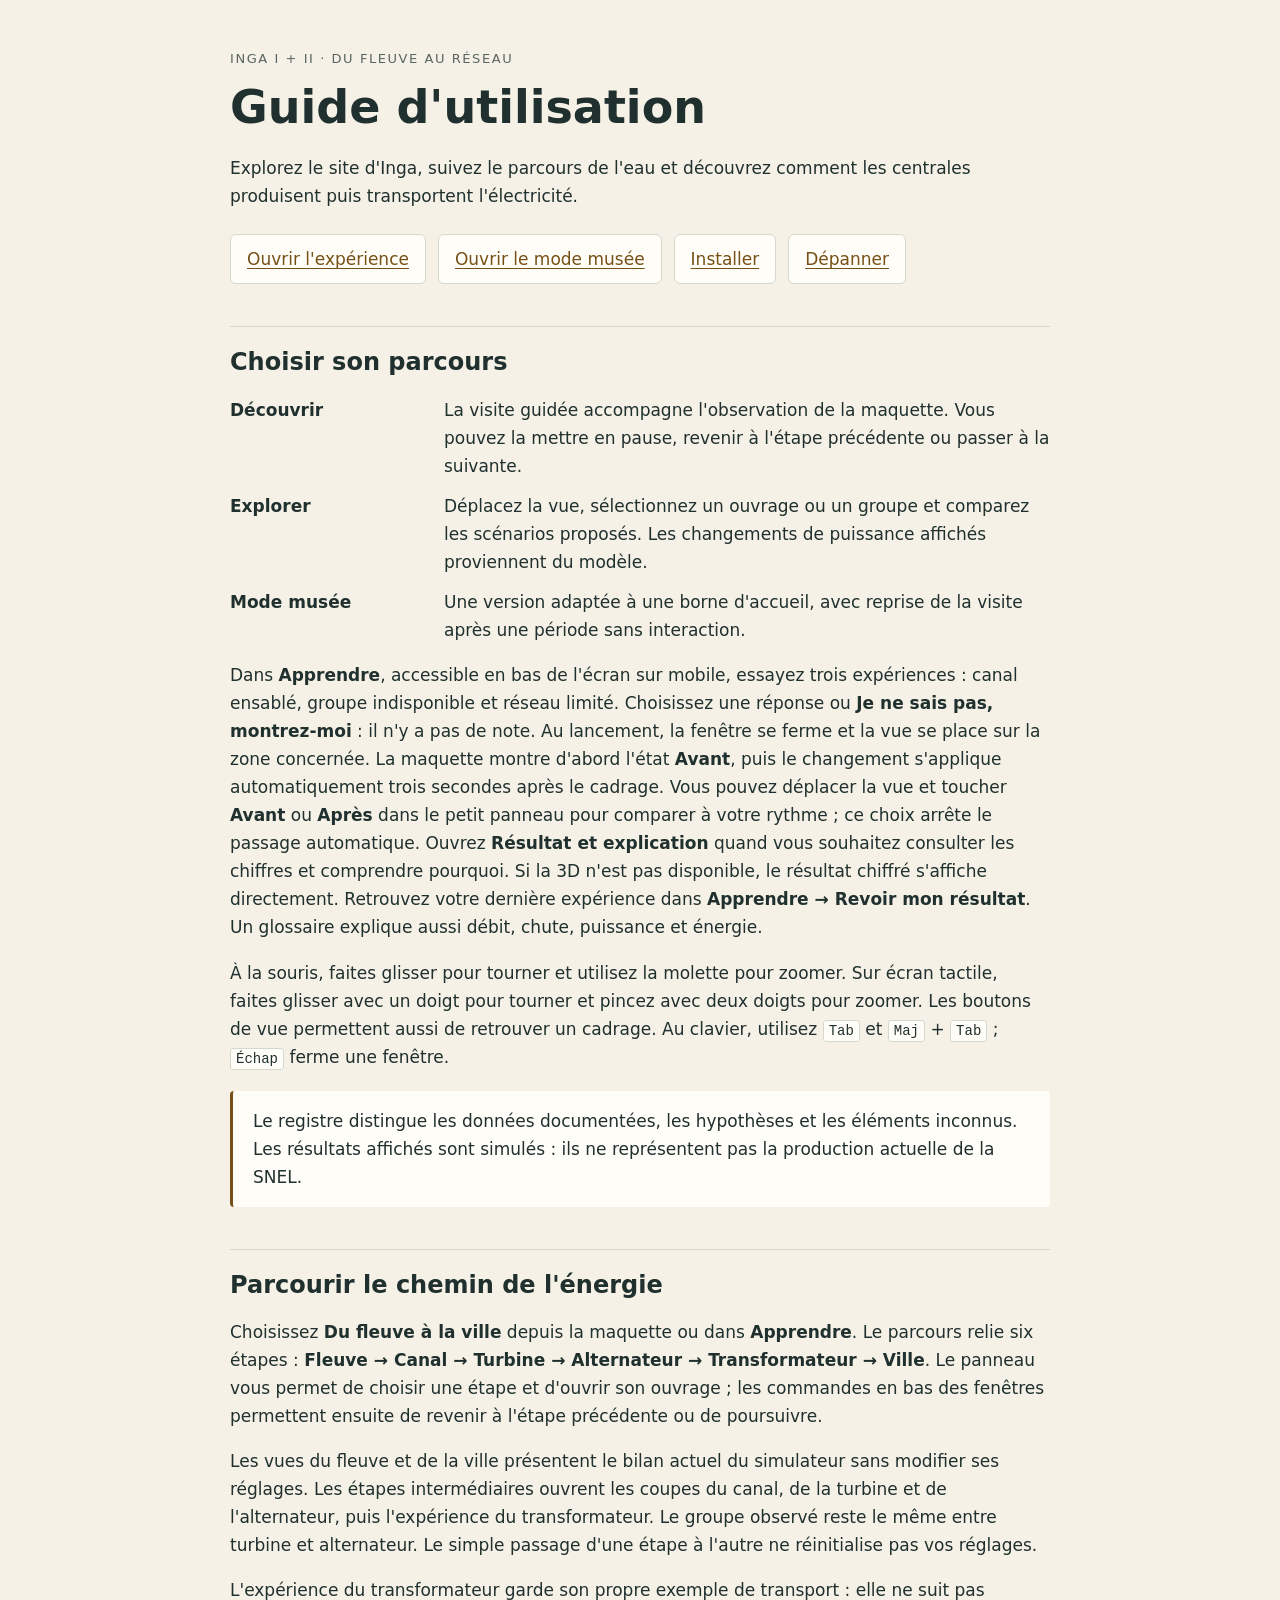
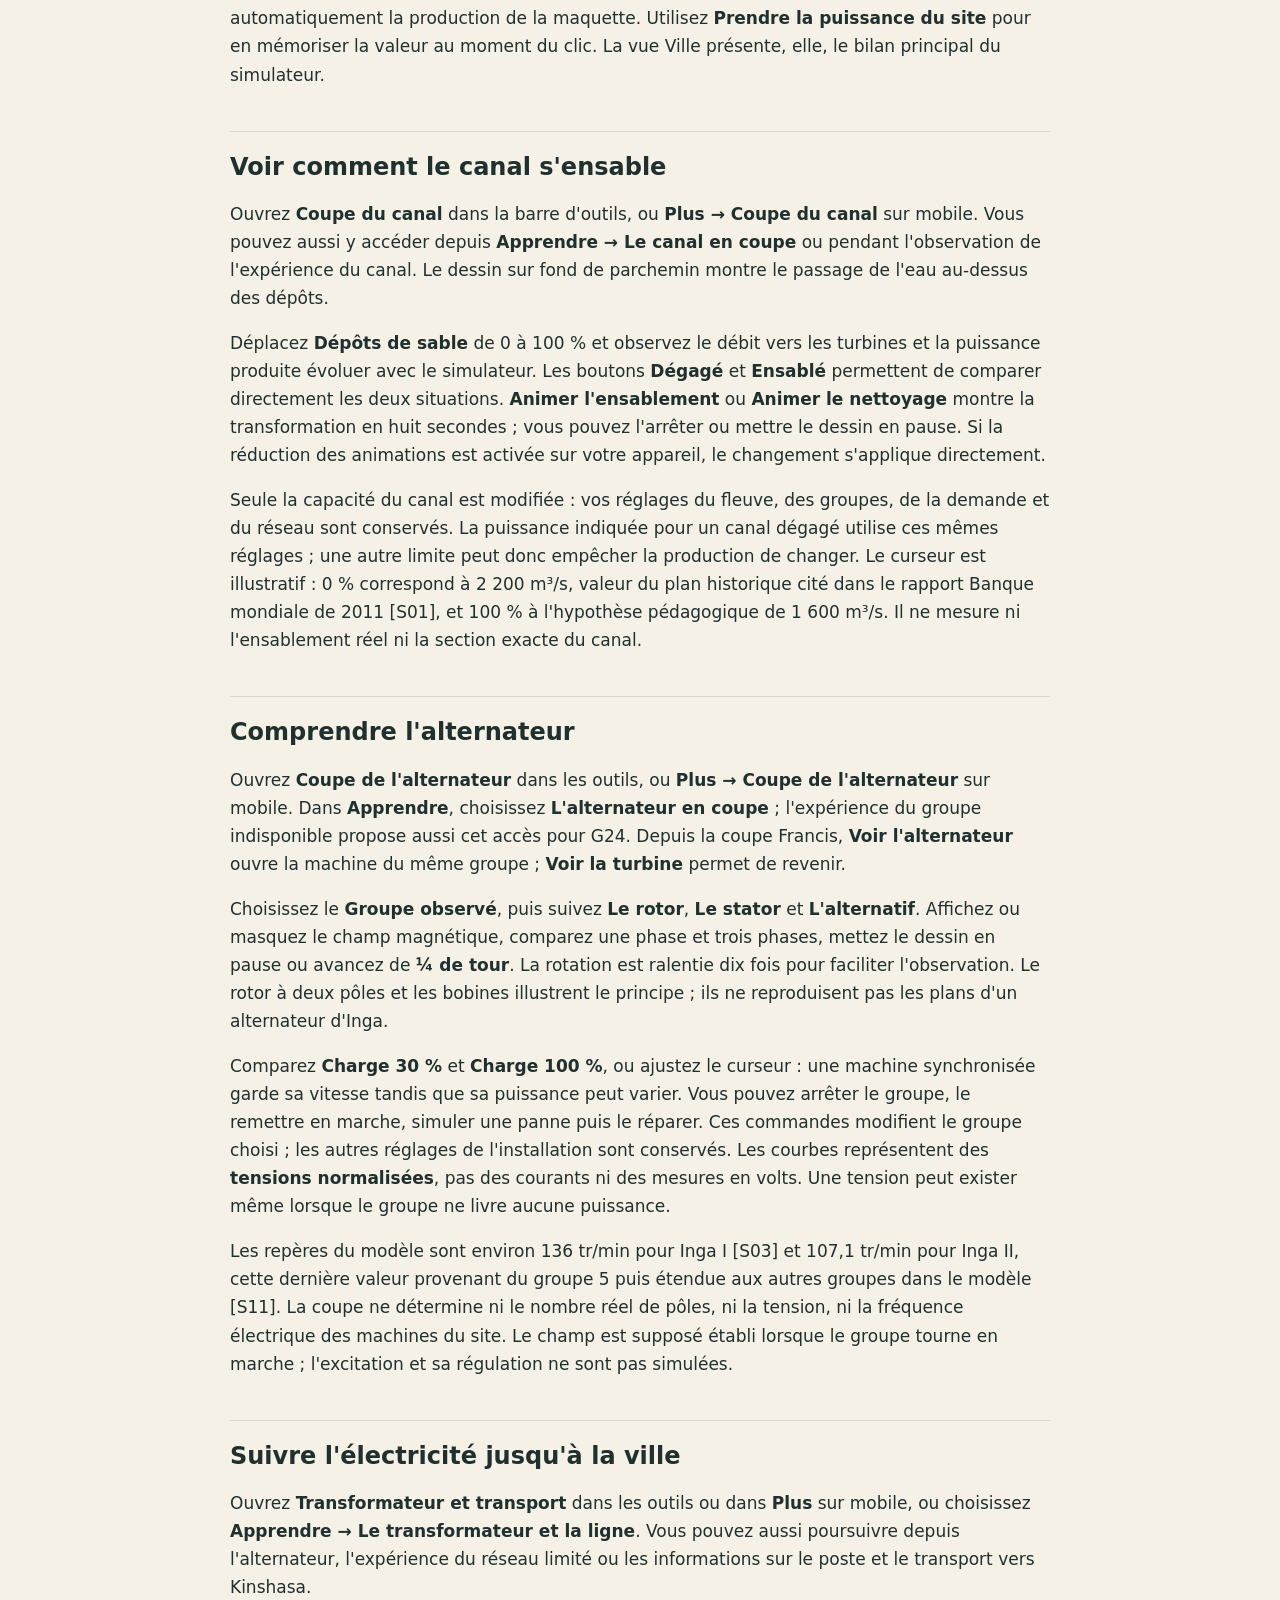
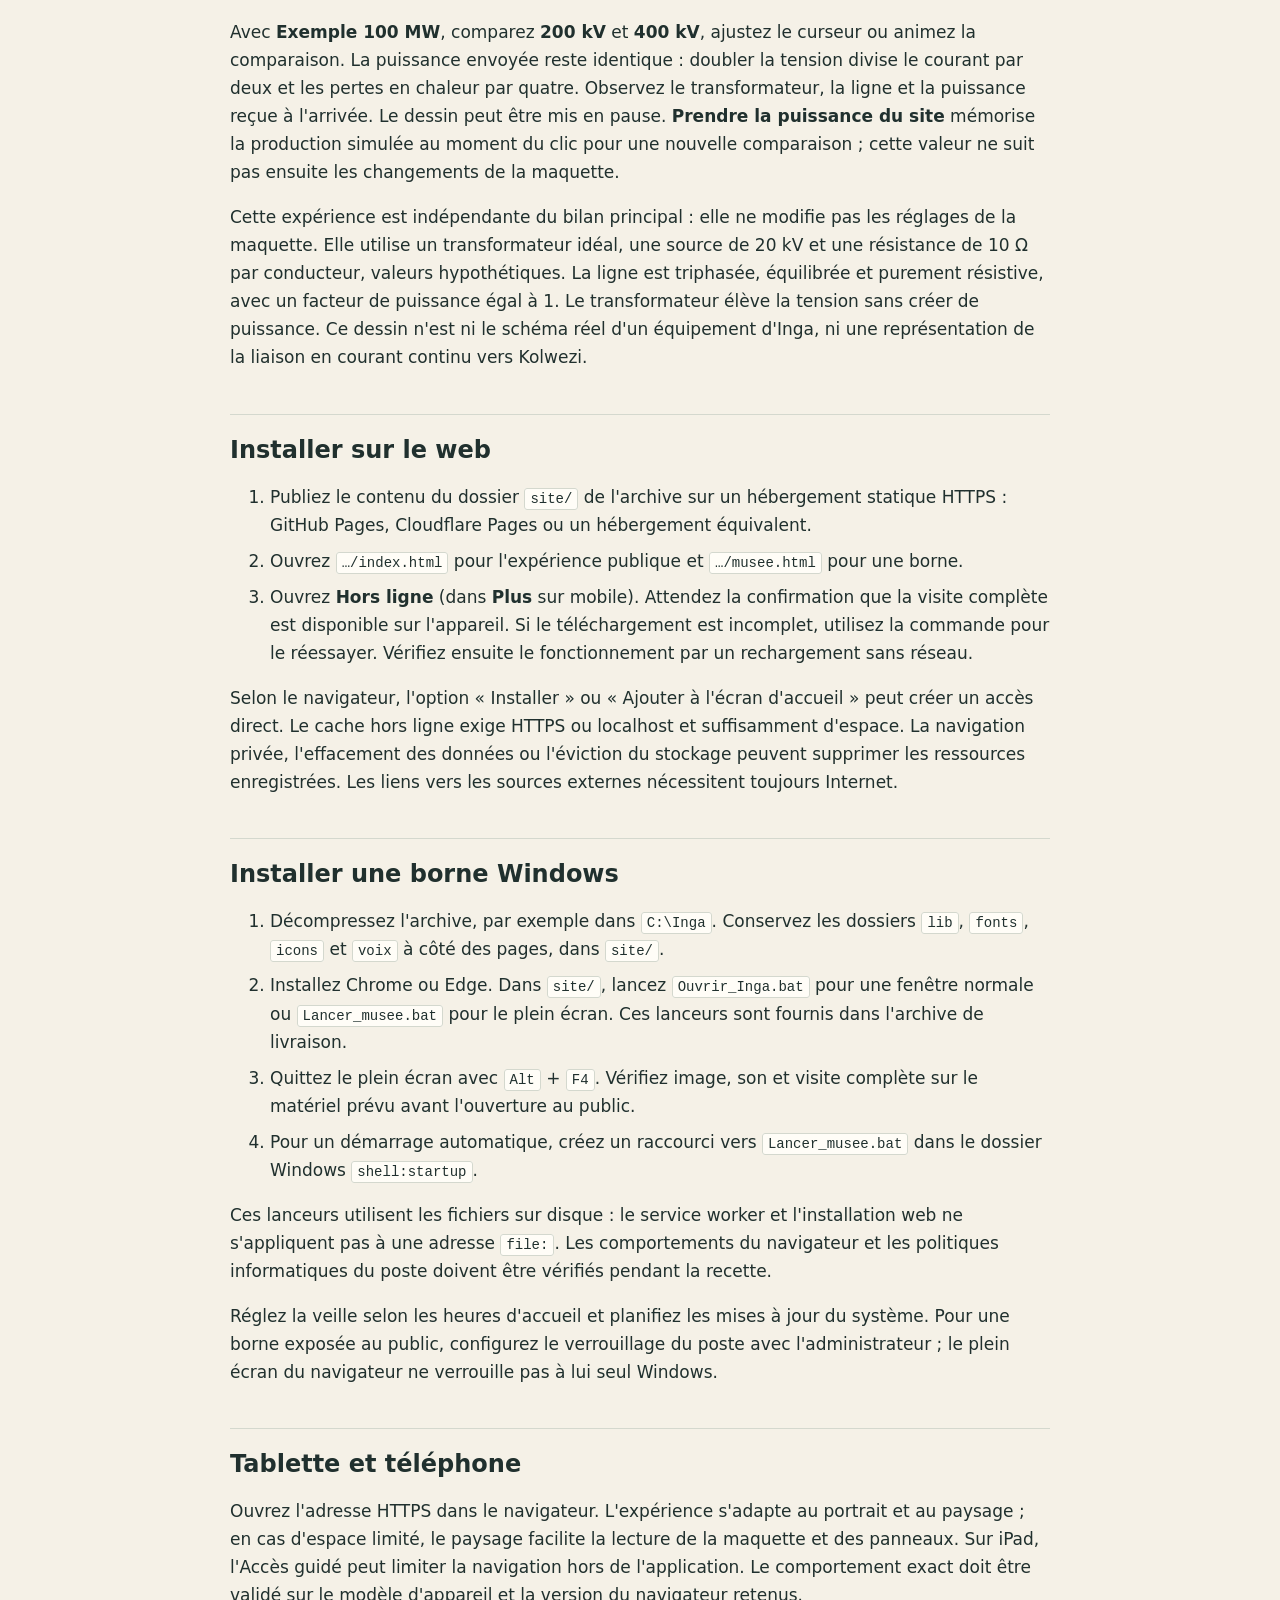
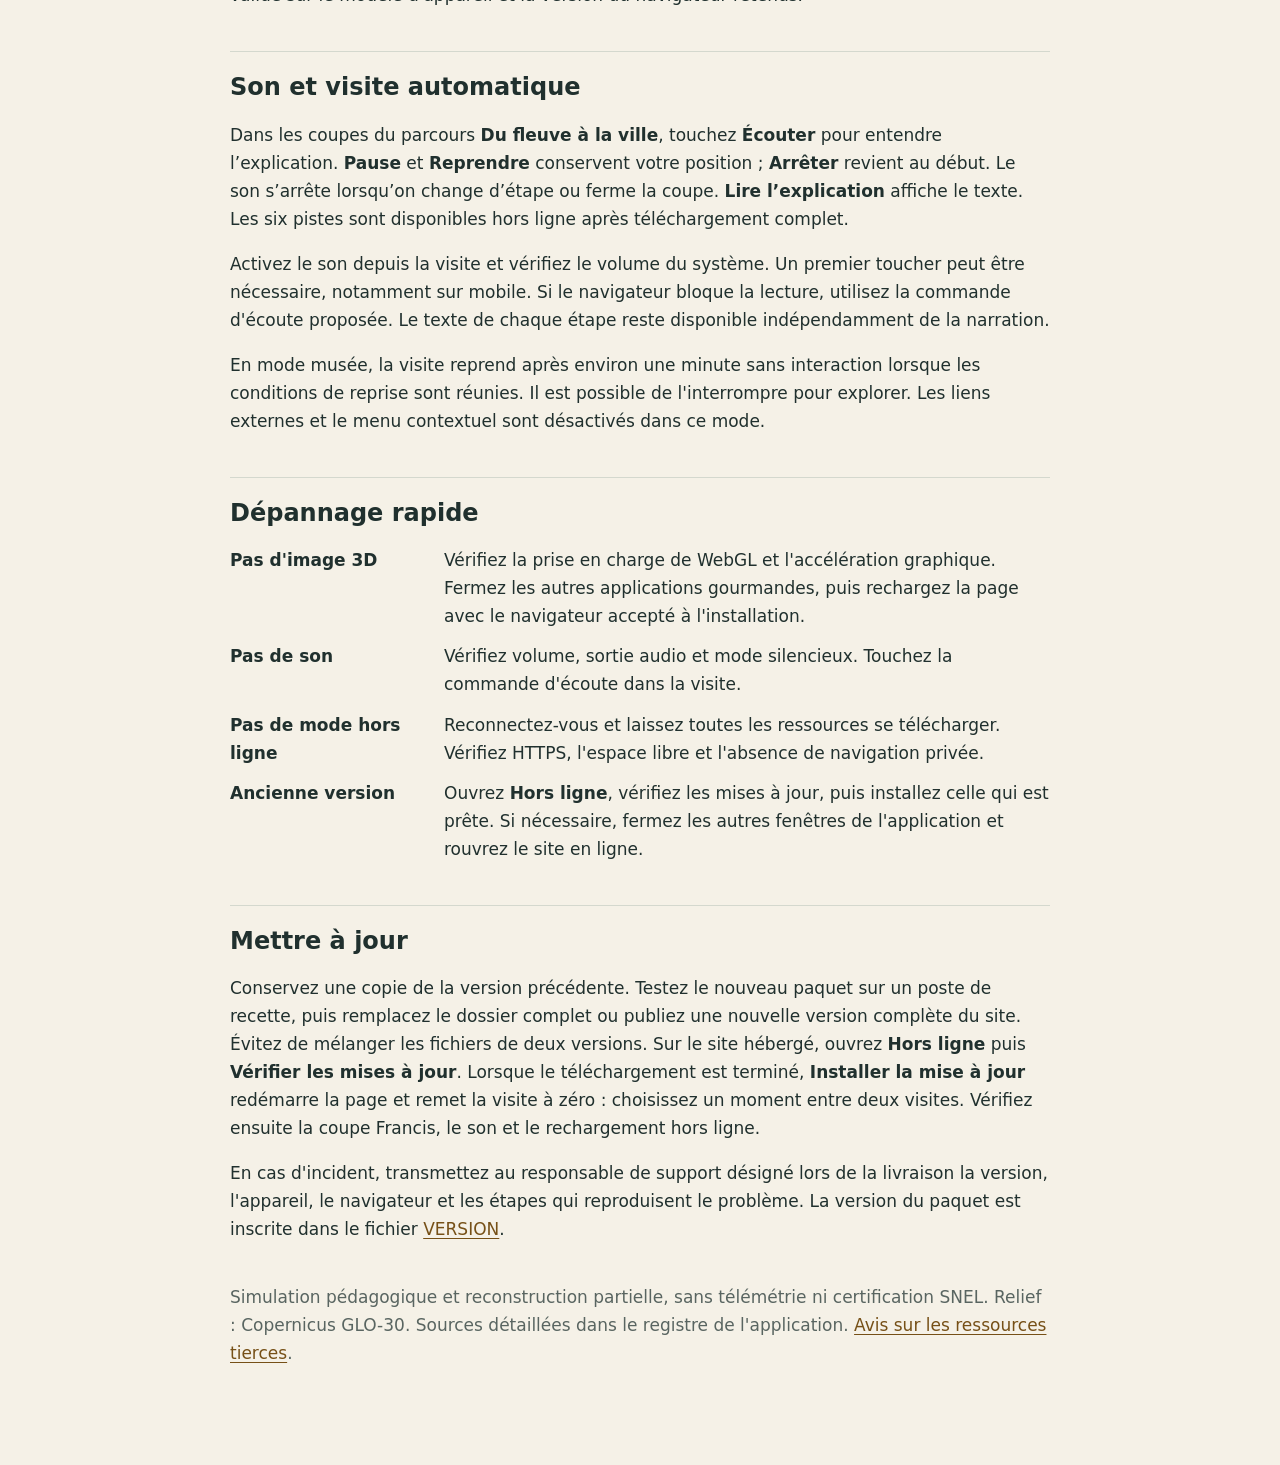
==== commit 453011b6: "Add the six supplied narrations to the interactive cutaways" ====
--- a/LISEZMOI.html
+++ b/LISEZMOI.html
@@ -54,6 +54,7 @@
 <p>Ouvrez l'adresse HTTPS dans le navigateur. L'expérience s'adapte au portrait et au paysage ; en cas d'espace limité, le paysage facilite la lecture de la maquette et des panneaux. Sur iPad, l'Accès guidé peut limiter la navigation hors de l'application. Le comportement exact doit être validé sur le modèle d'appareil et la version du navigateur retenus.</p>
 
 <h2>Son et visite automatique</h2>
+<p>Dans les coupes du parcours <b>Du fleuve à la ville</b>, touchez <b>Écouter</b> pour entendre l’explication. <b>Pause</b> et <b>Reprendre</b> conservent votre position ; <b>Arrêter</b> revient au début. Le son s’arrête lorsqu’on change d’étape ou ferme la coupe. <b>Lire l’explication</b> affiche le texte. Les six pistes sont disponibles hors ligne après téléchargement complet.</p>
 <p>Activez le son depuis la visite et vérifiez le volume du système. Un premier toucher peut être nécessaire, notamment sur mobile. Si le navigateur bloque la lecture, utilisez la commande d'écoute proposée. Le texte de chaque étape reste disponible indépendamment de la narration.</p>
 <p>En mode musée, la visite reprend après environ une minute sans interaction lorsque les conditions de reprise sont réunies. Il est possible de l'interrompre pour explorer. Les liens externes et le menu contextuel sont désactivés dans ce mode.</p>
 
